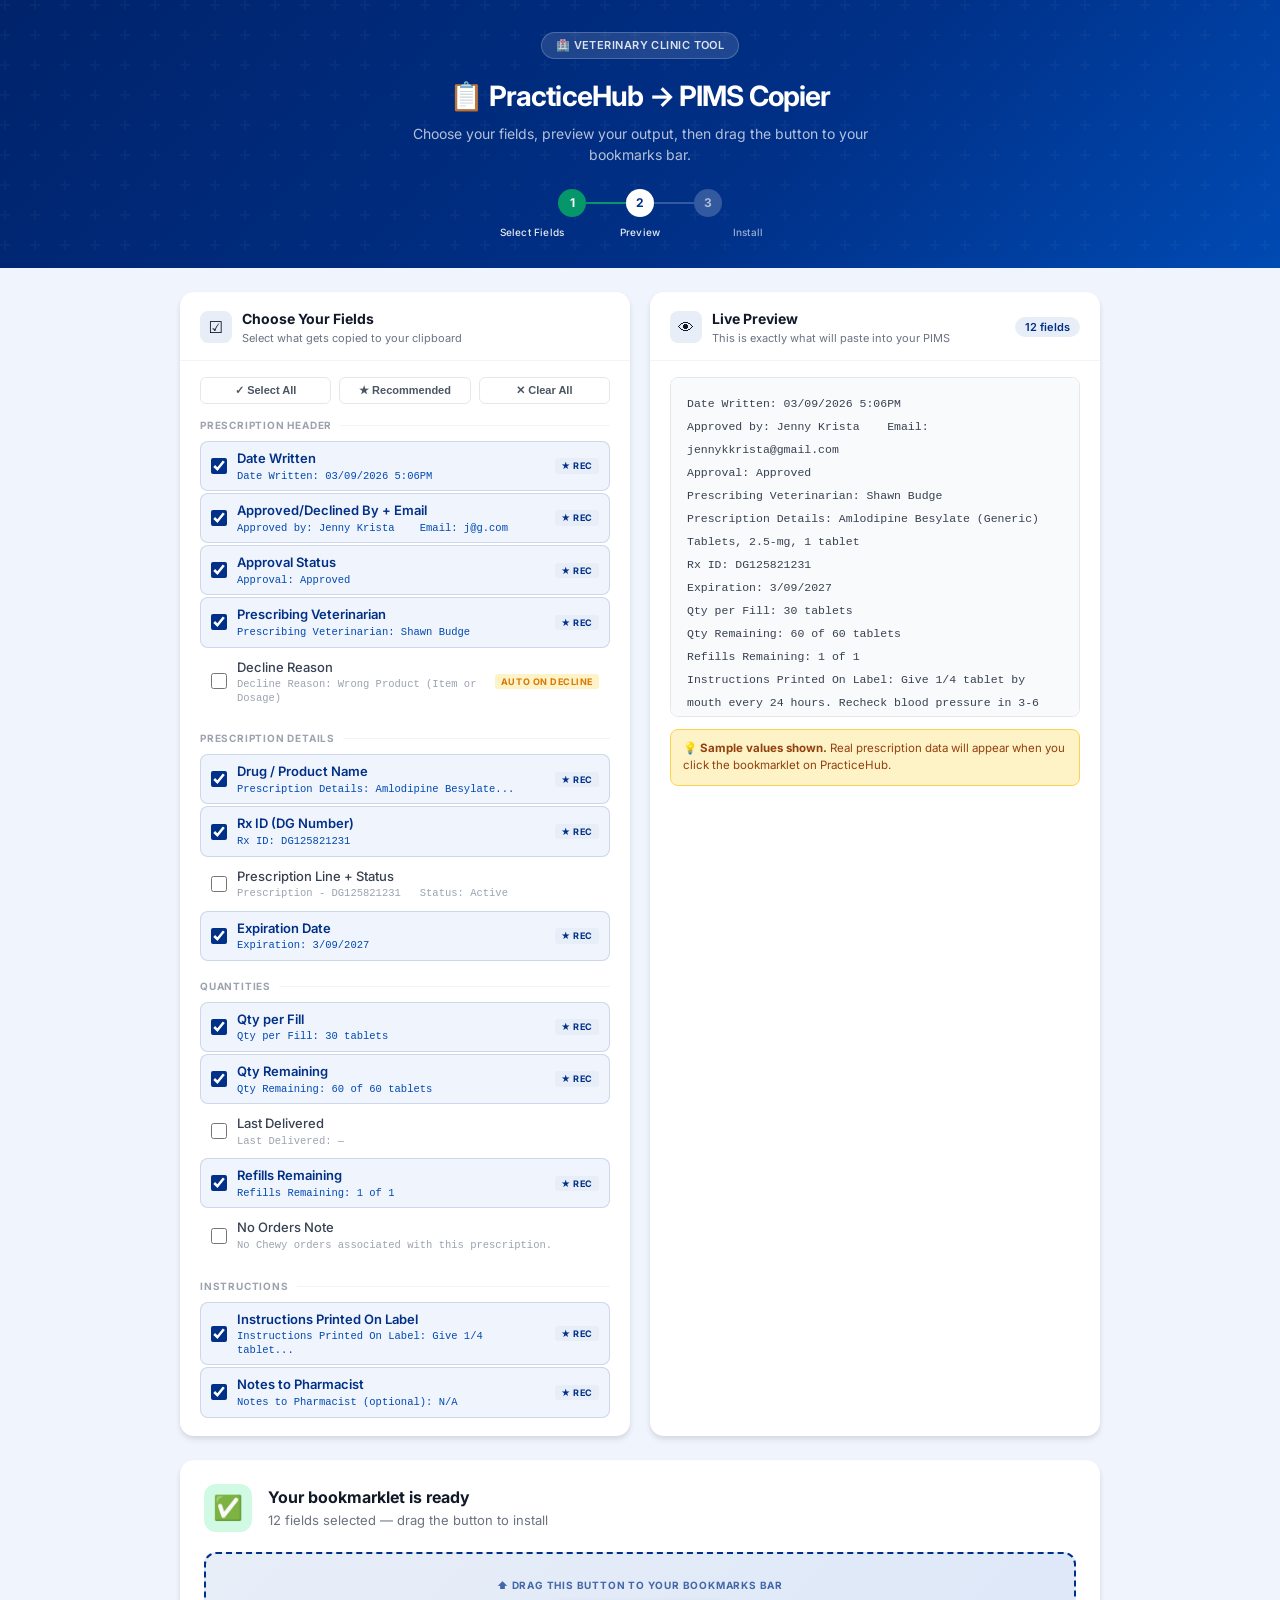
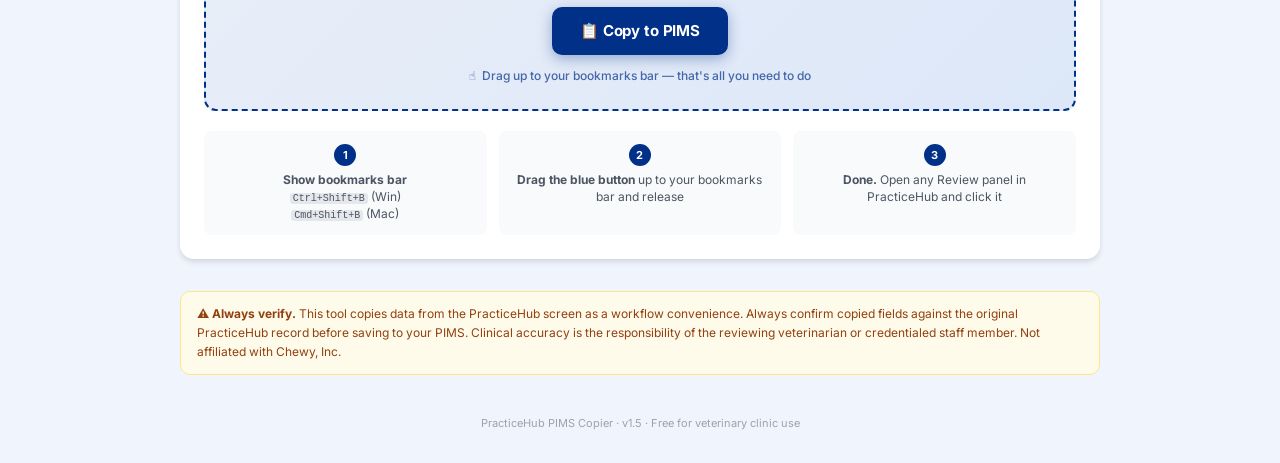
==== index.html @ 8089bb5a "Add files via upload" ====
<!DOCTYPE html>
<html lang="en">
<head>
<meta charset="UTF-8"/>
<meta name="viewport" content="width=device-width,initial-scale=1.0"/>
<title>PracticeHub → PIMS Copier · Setup</title>
<style>
  @import url('https://fonts.googleapis.com/css2?family=Inter:wght@400;500;600;700&display=swap');

  *{box-sizing:border-box;margin:0;padding:0}
  :root{
    --navy:#003087;--navy-d:#00236b;--navy-l:#004ab3;--navy-pale:#e8eef8;--navy-xpale:#f0f4fc;
    --green:#059669;--green-pale:#d1fae5;
    --amber:#d97706;--amber-pale:#fef3c7;
    --red:#dc2626;
    --gray-50:#f9fafb;--gray-100:#f3f4f6;--gray-200:#e5e7eb;--gray-300:#d1d5db;
    --gray-400:#9ca3af;--gray-500:#6b7280;--gray-600:#4b5563;--gray-700:#374151;--gray-900:#111827;
    --radius:10px;--shadow:0 1px 3px rgba(0,0,0,.1),0 1px 2px rgba(0,0,0,.06);
    --shadow-md:0 4px 6px rgba(0,0,0,.07),0 2px 4px rgba(0,0,0,.06);
    --shadow-lg:0 10px 15px rgba(0,0,0,.1),0 4px 6px rgba(0,0,0,.05);
  }

  body{font-family:'Inter',system-ui,sans-serif;background:#f0f4fc;color:var(--gray-900);min-height:100vh;font-size:14px;line-height:1.5}

  /* ── HEADER ── */
  .header{background:linear-gradient(135deg,var(--navy-d) 0%,var(--navy) 60%,var(--navy-l) 100%);padding:32px 24px 28px;text-align:center;position:relative;overflow:hidden}
  .header::before{content:'';position:absolute;inset:0;background:url("data:image/svg+xml,%3Csvg width='60' height='60' viewBox='0 0 60 60' xmlns='http://www.w3.org/2000/svg'%3E%3Cg fill='none' fill-rule='evenodd'%3E%3Cg fill='%23ffffff' fill-opacity='0.03'%3E%3Cpath d='M36 34v-4h-2v4h-4v2h4v4h2v-4h4v-2h-4zm0-30V0h-2v4h-4v2h4v4h2V6h4V4h-4zM6 34v-4H4v4H0v2h4v4h2v-4h4v-2H6zM6 4V0H4v4H0v2h4v4h2V6h4V4H6z'/%3E%3C/g%3E%3C/g%3E%3C/svg%3E")}
  .header-inner{position:relative;z-index:1}
  .header-badge{display:inline-flex;align-items:center;gap:6px;background:rgba(255,255,255,.12);border:1px solid rgba(255,255,255,.2);border-radius:20px;padding:4px 14px;font-size:11px;color:rgba(255,255,255,.85);font-weight:600;letter-spacing:.04em;text-transform:uppercase;margin-bottom:16px}
  .header h1{color:#fff;font-size:28px;font-weight:700;letter-spacing:-.03em;margin-bottom:6px}
  .header p{color:rgba(255,255,255,.7);font-size:14px;max-width:480px;margin:0 auto}
  .step-indicator{display:flex;align-items:center;justify-content:center;gap:0;margin-top:24px}
  .step-dot{width:28px;height:28px;border-radius:50%;display:flex;align-items:center;justify-content:center;font-size:12px;font-weight:700;transition:all .2s}
  .step-dot.active{background:#fff;color:var(--navy)}
  .step-dot.done{background:var(--green);color:#fff}
  .step-dot.upcoming{background:rgba(255,255,255,.2);color:rgba(255,255,255,.6)}
  .step-line{width:40px;height:2px;background:rgba(255,255,255,.2)}
  .step-line.done{background:var(--green)}
  .step-labels{display:flex;justify-content:center;gap:0;margin-top:8px}
  .step-label{font-size:10px;color:rgba(255,255,255,.6);font-weight:500;text-align:center;width:68px;letter-spacing:.02em}
  .step-label.active{color:rgba(255,255,255,.9)}

  /* ── LAYOUT ── */
  .layout{display:grid;grid-template-columns:1fr 1fr;gap:20px;max-width:960px;margin:24px auto;padding:0 20px}
  @media(max-width:700px){.layout{grid-template-columns:1fr}}

  /* ── PANEL ── */
  .panel{background:#fff;border-radius:14px;box-shadow:var(--shadow-md);overflow:hidden}
  .panel-header{padding:16px 20px 14px;border-bottom:1px solid var(--gray-100);display:flex;align-items:center;gap:10px}
  .panel-icon{width:32px;height:32px;border-radius:8px;background:var(--navy-pale);display:flex;align-items:center;justify-content:center;font-size:16px;flex-shrink:0}
  .panel-title{font-size:14px;font-weight:700;color:var(--gray-900)}
  .panel-subtitle{font-size:11px;color:var(--gray-500);margin-top:1px}
  .panel-body{padding:16px 20px}

  /* ── FIELD GROUPS ── */
  .field-group{margin-bottom:18px}
  .field-group:last-child{margin-bottom:0}
  .group-label{font-size:10px;font-weight:700;text-transform:uppercase;letter-spacing:.08em;color:var(--gray-400);margin-bottom:8px;display:flex;align-items:center;gap:8px}
  .group-label::after{content:'';flex:1;height:1px;background:var(--gray-100)}

  /* ── FIELD ROWS ── */
  .field-row{display:flex;align-items:center;gap:10px;padding:7px 10px;border-radius:8px;cursor:pointer;transition:background .12s;margin-bottom:2px;border:1.5px solid transparent}
  .field-row:hover{background:var(--navy-xpale)}
  .field-row.checked{background:var(--navy-xpale);border-color:rgba(0,48,135,.15)}
  .field-row input[type=checkbox]{width:16px;height:16px;accent-color:var(--navy);cursor:pointer;flex-shrink:0}
  .field-info{flex:1}
  .field-label{font-size:13px;font-weight:500;color:var(--gray-700)}
  .field-row.checked .field-label{color:var(--navy);font-weight:600}
  .field-sample{font-size:10.5px;color:var(--gray-400);font-family:monospace;margin-top:1px;line-height:1.3}
  .field-row.checked .field-sample{color:var(--navy-l)}
  .rec-tag{font-size:9px;font-weight:700;text-transform:uppercase;letter-spacing:.06em;padding:1px 6px;border-radius:3px;background:var(--navy-pale);color:var(--navy);flex-shrink:0}
  .auto-tag{font-size:9px;font-weight:700;text-transform:uppercase;letter-spacing:.06em;padding:1px 6px;border-radius:3px;background:var(--amber-pale);color:var(--amber);flex-shrink:0}

  /* ── QUICK ACTIONS ── */
  .quick-actions{display:flex;gap:8px;margin-bottom:14px}
  .quick-btn{flex:1;padding:6px 10px;border-radius:6px;border:1.5px solid var(--gray-200);background:#fff;font-size:11px;font-weight:600;color:var(--gray-600);cursor:pointer;transition:all .15s;text-align:center}
  .quick-btn:hover{border-color:var(--navy);color:var(--navy);background:var(--navy-xpale)}

  /* ── PREVIEW PANEL ── */
  .preview-header{display:flex;align-items:center;justify-content:space-between;margin-bottom:10px}
  .field-count{font-size:11px;font-weight:600;color:var(--navy);background:var(--navy-pale);padding:2px 10px;border-radius:20px}
  .preview-box{background:var(--gray-50);border:1.5px solid var(--gray-200);border-radius:8px;padding:14px 16px;font-family:'Courier New',monospace;font-size:11.5px;color:var(--gray-700);line-height:2;white-space:pre-wrap;min-height:180px;max-height:340px;overflow-y:auto}
  .preview-empty{color:var(--gray-400);font-style:italic;font-family:'Inter',sans-serif;font-size:13px}
  .preview-line-na{color:var(--gray-400)}
  .preview-separator{border:none;border-top:1px dashed var(--gray-200);margin:4px 0}

  /* ── INSTALL SECTION ── */
  .install-section{max-width:960px;margin:0 auto 32px;padding:0 20px}
  .install-card{background:#fff;border-radius:14px;box-shadow:var(--shadow-md);overflow:hidden}
  .install-blocked{padding:24px;text-align:center}
  .install-blocked-icon{font-size:32px;margin-bottom:10px}
  .install-blocked-text{font-size:14px;color:var(--gray-500);line-height:1.5}
  .install-blocked strong{color:var(--gray-700)}

  .install-ready{padding:24px}
  .install-ready-header{display:flex;align-items:center;gap:16px;margin-bottom:20px}
  .install-ready-icon{width:48px;height:48px;border-radius:12px;background:var(--green-pale);display:flex;align-items:center;justify-content:center;font-size:24px;flex-shrink:0}
  .install-ready-title{font-size:16px;font-weight:700;color:var(--gray-900)}
  .install-ready-sub{font-size:13px;color:var(--gray-500);margin-top:2px}

  .drag-zone{background:linear-gradient(135deg,var(--navy-pale),#dce7f8);border:2px dashed var(--navy);border-radius:12px;padding:24px;text-align:center;margin-bottom:20px;position:relative}
  .drag-zone-label{font-size:10px;font-weight:700;text-transform:uppercase;letter-spacing:.08em;color:var(--navy);margin-bottom:14px;opacity:.7}
  #bookmarklet-btn{display:inline-flex;align-items:center;gap:10px;padding:13px 28px;background:var(--navy);color:#fff;border-radius:10px;font-size:15px;font-weight:700;text-decoration:none;cursor:grab;user-select:none;box-shadow:0 4px 14px rgba(0,48,135,.35);transition:all .2s;letter-spacing:-.01em}
  #bookmarklet-btn:hover{background:var(--navy-l);transform:translateY(-2px);box-shadow:0 6px 20px rgba(0,48,135,.4)}
  #bookmarklet-btn:active{cursor:grabbing;transform:translateY(0)}
  .drag-hint{margin-top:12px;display:flex;align-items:center;justify-content:center;gap:6px;font-size:12px;color:var(--navy);font-weight:500;opacity:.7}
  .bounce{animation:bounce 1.6s infinite;display:inline-block}
  @keyframes bounce{0%,100%{transform:translateY(0)}50%{transform:translateY(-5px)}}

  .install-steps{display:grid;grid-template-columns:repeat(3,1fr);gap:12px}
  .i-step{background:var(--gray-50);border-radius:8px;padding:12px 14px;text-align:center}
  .i-step-num{width:22px;height:22px;border-radius:50%;background:var(--navy);color:#fff;font-size:11px;font-weight:700;display:inline-flex;align-items:center;justify-content:center;margin-bottom:6px}
  .i-step-text{font-size:12px;color:var(--gray-600);line-height:1.4}
  .i-step-text strong{color:var(--gray-800)}
  .i-step-text code{background:var(--gray-200);padding:0 3px;border-radius:3px;font-size:10px;font-family:monospace}

  /* ── DISCLAIMER ── */
  .disclaimer{max-width:960px;margin:0 auto 40px;padding:0 20px}
  .disc-inner{background:#fffbeb;border:1px solid #fde68a;border-radius:10px;padding:12px 16px;font-size:12px;color:#92400e;line-height:1.6}

  /* ── FOOTER ── */
  .footer{text-align:center;font-size:11px;color:var(--gray-400);padding-bottom:32px}
</style>
</head>
<body>

<!-- HEADER -->
<div class="header">
  <div class="header-inner">
    <div class="header-badge">🏥 Veterinary Clinic Tool</div>
    <h1>📋 PracticeHub → PIMS Copier</h1>
    <p>Choose your fields, preview your output, then drag the button to your bookmarks bar.</p>
    <div class="step-indicator">
      <div class="step-dot active" id="s1">1</div>
      <div class="step-line" id="sl1"></div>
      <div class="step-dot upcoming" id="s2">2</div>
      <div class="step-line" id="sl2"></div>
      <div class="step-dot upcoming" id="s3">3</div>
    </div>
    <div class="step-labels">
      <div class="step-label active">Select Fields</div>
      <div class="step-label" style="width:40px"></div>
      <div class="step-label" id="sl-preview">Preview</div>
      <div class="step-label" style="width:40px"></div>
      <div class="step-label" id="sl-install">Install</div>
    </div>
  </div>
</div>

<!-- MAIN LAYOUT -->
<div class="layout">

  <!-- LEFT: FIELD SELECTOR -->
  <div class="panel">
    <div class="panel-header">
      <div class="panel-icon">☑️</div>
      <div>
        <div class="panel-title">Choose Your Fields</div>
        <div class="panel-subtitle">Select what gets copied to your clipboard</div>
      </div>
    </div>
    <div class="panel-body">

      <div class="quick-actions">
        <button class="quick-btn" onclick="selectAll()">✓ Select All</button>
        <button class="quick-btn" onclick="selectRecommended()">★ Recommended</button>
        <button class="quick-btn" onclick="clearAll()">✕ Clear All</button>
      </div>

      <!-- HEADER FIELDS -->
      <div class="field-group">
        <div class="group-label">Prescription Header</div>

        <label class="field-row" id="row-dateWritten">
          <input type="checkbox" id="f-dateWritten" onchange="update()"/>
          <div class="field-info">
            <div class="field-label">Date Written</div>
            <div class="field-sample">Date Written: 03/09/2026 5:06PM</div>
          </div>
          <span class="rec-tag">★ Rec</span>
        </label>

        <label class="field-row" id="row-approvedBy">
          <input type="checkbox" id="f-approvedBy" onchange="update()"/>
          <div class="field-info">
            <div class="field-label">Approved/Declined By + Email</div>
            <div class="field-sample">Approved by: Jenny Krista &nbsp;&nbsp; Email: j@g.com</div>
          </div>
          <span class="rec-tag">★ Rec</span>
        </label>

        <label class="field-row" id="row-approval">
          <input type="checkbox" id="f-approval" onchange="update()"/>
          <div class="field-info">
            <div class="field-label">Approval Status</div>
            <div class="field-sample">Approval: Approved</div>
          </div>
          <span class="rec-tag">★ Rec</span>
        </label>

        <label class="field-row" id="row-prescVet">
          <input type="checkbox" id="f-prescVet" onchange="update()"/>
          <div class="field-info">
            <div class="field-label">Prescribing Veterinarian</div>
            <div class="field-sample">Prescribing Veterinarian: Shawn Budge</div>
          </div>
          <span class="rec-tag">★ Rec</span>
        </label>

        <label class="field-row" id="row-declineReason">
          <input type="checkbox" id="f-declineReason" onchange="update()"/>
          <div class="field-info">
            <div class="field-label">Decline Reason</div>
            <div class="field-sample">Decline Reason: Wrong Product (Item or Dosage)</div>
          </div>
          <span class="auto-tag">Auto on decline</span>
        </label>

      </div>

      <!-- PRESCRIPTION FIELDS -->
      <div class="field-group">
        <div class="group-label">Prescription Details</div>

        <label class="field-row" id="row-rxName">
          <input type="checkbox" id="f-rxName" onchange="update()"/>
          <div class="field-info">
            <div class="field-label">Drug / Product Name</div>
            <div class="field-sample">Prescription Details: Amlodipine Besylate...</div>
          </div>
          <span class="rec-tag">★ Rec</span>
        </label>

        <label class="field-row" id="row-rxId">
          <input type="checkbox" id="f-rxId" onchange="update()"/>
          <div class="field-info">
            <div class="field-label">Rx ID (DG Number)</div>
            <div class="field-sample">Rx ID: DG125821231</div>
          </div>
          <span class="rec-tag">★ Rec</span>
        </label>

        <label class="field-row" id="row-prescLine">
          <input type="checkbox" id="f-prescLine" onchange="update()"/>
          <div class="field-info">
            <div class="field-label">Prescription Line + Status</div>
            <div class="field-sample">Prescription - DG125821231 &nbsp; Status: Active</div>
          </div>
        </label>

        <label class="field-row" id="row-expiration">
          <input type="checkbox" id="f-expiration" onchange="update()"/>
          <div class="field-info">
            <div class="field-label">Expiration Date</div>
            <div class="field-sample">Expiration: 3/09/2027</div>
          </div>
          <span class="rec-tag">★ Rec</span>
        </label>

      </div>

      <!-- QTY FIELDS -->
      <div class="field-group">
        <div class="group-label">Quantities</div>

        <label class="field-row" id="row-qtyFill">
          <input type="checkbox" id="f-qtyFill" onchange="update()"/>
          <div class="field-info">
            <div class="field-label">Qty per Fill</div>
            <div class="field-sample">Qty per Fill: 30 tablets</div>
          </div>
          <span class="rec-tag">★ Rec</span>
        </label>

        <label class="field-row" id="row-qtyRemaining">
          <input type="checkbox" id="f-qtyRemaining" onchange="update()"/>
          <div class="field-info">
            <div class="field-label">Qty Remaining</div>
            <div class="field-sample">Qty Remaining: 60 of 60 tablets</div>
          </div>
          <span class="rec-tag">★ Rec</span>
        </label>

        <label class="field-row" id="row-lastDelivered">
          <input type="checkbox" id="f-lastDelivered" onchange="update()"/>
          <div class="field-info">
            <div class="field-label">Last Delivered</div>
            <div class="field-sample">Last Delivered: —</div>
          </div>
        </label>

        <label class="field-row" id="row-refills">
          <input type="checkbox" id="f-refills" onchange="update()"/>
          <div class="field-info">
            <div class="field-label">Refills Remaining</div>
            <div class="field-sample">Refills Remaining: 1 of 1</div>
          </div>
          <span class="rec-tag">★ Rec</span>
        </label>

        <label class="field-row" id="row-noOrders">
          <input type="checkbox" id="f-noOrders" onchange="update()"/>
          <div class="field-info">
            <div class="field-label">No Orders Note</div>
            <div class="field-sample">No Chewy orders associated with this prescription.</div>
          </div>
        </label>

      </div>

      <!-- INSTRUCTIONS -->
      <div class="field-group">
        <div class="group-label">Instructions</div>

        <label class="field-row" id="row-instructions">
          <input type="checkbox" id="f-instructions" onchange="update()"/>
          <div class="field-info">
            <div class="field-label">Instructions Printed On Label</div>
            <div class="field-sample">Instructions Printed On Label: Give 1/4 tablet...</div>
          </div>
          <span class="rec-tag">★ Rec</span>
        </label>

        <label class="field-row" id="row-notes">
          <input type="checkbox" id="f-notes" onchange="update()"/>
          <div class="field-info">
            <div class="field-label">Notes to Pharmacist</div>
            <div class="field-sample">Notes to Pharmacist (optional): N/A</div>
          </div>
          <span class="rec-tag">★ Rec</span>
        </label>

      </div>
    </div>
  </div>

  <!-- RIGHT: PREVIEW -->
  <div class="panel">
    <div class="panel-header">
      <div class="panel-icon">👁</div>
      <div style="flex:1">
        <div class="panel-title">Live Preview</div>
        <div class="panel-subtitle">This is exactly what will paste into your PIMS</div>
      </div>
      <div class="field-count" id="fieldCount">0 fields</div>
    </div>
    <div class="panel-body">
      <div class="preview-box" id="previewBox">
        <span class="preview-empty">Select fields on the left to see your preview...</span>
      </div>

      <div style="margin-top:12px;background:var(--amber-pale);border:1px solid #fcd34d;border-radius:8px;padding:10px 12px;font-size:11.5px;color:#92400e;line-height:1.5">
        <strong>💡 Sample values shown.</strong> Real prescription data will appear when you click the bookmarklet on PracticeHub.
      </div>
    </div>
  </div>

</div>

<!-- INSTALL SECTION -->
<div class="install-section">
  <div class="install-card" id="installCard">

    <!-- BLOCKED STATE -->
    <div class="install-blocked" id="installBlocked">
      <div class="install-blocked-icon">☝️</div>
      <div class="install-blocked-text">
        <strong>Select at least one field above</strong><br/>
        Your customized bookmarklet will appear here once you've chosen your fields.
      </div>
    </div>

    <!-- READY STATE -->
    <div class="install-ready" id="installReady" style="display:none">
      <div class="install-ready-header">
        <div class="install-ready-icon">✅</div>
        <div>
          <div class="install-ready-title">Your bookmarklet is ready</div>
          <div class="install-ready-sub" id="readySub">Customized with your selected fields</div>
        </div>
      </div>

      <div class="drag-zone">
        <div class="drag-zone-label">⬆ Drag this button to your bookmarks bar</div>
        <a id="bookmarklet-btn" href="#">
          📋 Copy to PIMS
        </a>
        <div class="drag-hint">
          <span class="bounce">☝️</span>
          Drag up to your bookmarks bar — that's all you need to do
        </div>
      </div>

      <div class="install-steps">
        <div class="i-step">
          <div class="i-step-num">1</div>
          <div class="i-step-text"><strong>Show bookmarks bar</strong><br/><code>Ctrl+Shift+B</code> (Win)<br/><code>Cmd+Shift+B</code> (Mac)</div>
        </div>
        <div class="i-step">
          <div class="i-step-num">2</div>
          <div class="i-step-text"><strong>Drag the blue button</strong> up to your bookmarks bar and release</div>
        </div>
        <div class="i-step">
          <div class="i-step-num">3</div>
          <div class="i-step-text"><strong>Done.</strong> Open any Review panel in PracticeHub and click it</div>
        </div>
      </div>
    </div>

  </div>
</div>

<!-- DISCLAIMER -->
<div class="disclaimer">
  <div class="disc-inner">
    <strong>⚠️ Always verify.</strong> This tool copies data from the PracticeHub screen as a workflow convenience. Always confirm copied fields against the original PracticeHub record before saving to your PIMS. Clinical accuracy is the responsibility of the reviewing veterinarian or credentialed staff member. Not affiliated with Chewy, Inc.
  </div>
</div>

<div class="footer">PracticeHub PIMS Copier · v1.5 · Free for veterinary clinic use</div>


<script>
// ─────────────────────────────────────────────────────────────────────────────
// FIELD DEFINITIONS
// Each field: { id, sample, key } — key maps to bookmarklet code segment
// ─────────────────────────────────────────────────────────────────────────────
const FIELDS = [
  { id:'dateWritten',   sample:'Date Written: 03/09/2026 5:06PM',                              recommended:true  },
  { id:'approvedBy',    sample:'Approved by: Jenny Krista    Email: jennykkrista@gmail.com',   recommended:true  },
  { id:'approval',      sample:'Approval: Approved',                                           recommended:true  },
  { id:'prescVet',      sample:'Prescribing Veterinarian: Shawn Budge',                        recommended:true  },
  { id:'declineReason', sample:'Decline Reason: Wrong Product (Item or Dosage)',               recommended:false },
  { id:'rxName',        sample:'Prescription Details: Amlodipine Besylate (Generic) Tablets, 2.5-mg, 1 tablet', recommended:true },
  { id:'rxId',          sample:'Rx ID: DG125821231',                                           recommended:true  },
  { id:'prescLine',     sample:'Prescription - DG125821231\nStatus: Active',                   recommended:false },
  { id:'expiration',    sample:'Expiration: 3/09/2027',                                        recommended:true  },
  { id:'qtyFill',       sample:'Qty per Fill: 30 tablets',                                     recommended:true  },
  { id:'qtyRemaining',  sample:'Qty Remaining: 60 of 60 tablets',                              recommended:true  },
  { id:'lastDelivered', sample:'Last Delivered: —',                                            recommended:false },
  { id:'refills',       sample:'Refills Remaining: 1 of 1',                                    recommended:true  },
  { id:'noOrders',      sample:'No Chewy orders associated with this prescription.',            recommended:false },
  { id:'instructions',  sample:'Instructions Printed On Label: Give 1/4 tablet by mouth every 24 hours. Recheck blood pressure in 3-6 weeks.', recommended:true },
  { id:'notes',         sample:'Notes to Pharmacist (optional): N/A',                          recommended:true  },
];

// ─────────────────────────────────────────────────────────────────────────────
// BOOKMARKLET CODE SEGMENTS — one per field
// These are the exact lines.push() calls that get included/excluded
// ─────────────────────────────────────────────────────────────────────────────
const SEGMENTS = {
  dateWritten:   `lines.push('Date Written: '+(rx(/Date Written:\\s*(.+?)(?:\\n|Chewy Order|ID:|Created)/i)||NA));`,
  approvedBy:    `var bi=getApprovedByInfo();lines.push(bi.label+': '+bi.name+'    Email: '+bi.email);`,
  approval:      `lines.push('Approval: '+(getApprovalStatus()||NA));`,
  prescVet:      `lines.push('Prescribing Veterinarian: '+(rx(/Prescribing Veterinarian\\s*\\n\\s*(.+?)(?:\\n|$)/i)||NA));`,
  declineReason: `var dr=rx(/Reason to Decline:\\s*(.+?)(?:\\n|$)/i)||rx(/Reason for Decline:\\s*(.+?)(?:\\n|$)/i);if(dr)lines.push('Decline Reason: '+dr);`,
  rxName:        `lines.push('Prescription Details: '+(getRxName()||NA));`,
  rxId:          `var rxid=rx(/\\bID:\\s*(DG\\d{9,})\\b/i)||rx(/Prescription\\s*[-\u2013]\\s*(DG\\d{9,})/i);lines.push('Rx ID: '+(rxid||NA));`,
  prescLine:     `var rid=rx(/\\bID:\\s*(DG\\d{9,})\\b/i)||rx(/Prescription\\s*[-\u2013]\\s*(DG\\d{9,})/i);var rs=rx(/Prescription\\s*-\\s*DG\\d+\\s*\\n\\s*(Active|Declined|Inactive|Expired)/i);lines.push('Prescription - '+(rid||NA));lines.push('Status: '+(rs||NA));`,
  expiration:    `lines.push('Expiration: '+(rx(/Expiration\\s*\\n\\s*(\\d{1,2}\\/\\d{2}\\/\\d{4})/i)||rx(/Expiration:\\s*(\\d{1,2}\\/\\d{2}\\/\\d{4})/i)||NA));`,
  qtyFill:       `lines.push('Qty per Fill: '+(getQtyPerFill()||NA));`,
  qtyRemaining:  `lines.push('Qty Remaining: '+(getQtyRemaining()||NA));`,
  lastDelivered: `lines.push('Last Delivered: '+(rx(/Last delivered\\s*\\n\\s*(.+?)(?:\\n|$)/i)||NA));`,
  refills:       `lines.push('Refills Remaining: '+(rx(/Refills remaining\\s*\\n\\s*(.+?)(?:\\n|$)/i)||NA));`,
  noOrders:      `if(RAW.includes('No Chewy orders associated with this prescription.'))lines.push('No Chewy orders associated with this prescription.');`,
  instructions:  `lines.push('Instructions Printed On Label: '+(getBetween(/Instructions Printed On Label\\n/i,/Notes to Pharmacist/i)||NA));`,
  notes:         `lines.push('Notes to Pharmacist (optional): '+(rx(/Notes to Pharmacist[^)]*\\)\\s*\\n\\s*(.+?)(?:\\n|$)/i)||rx(/Notes to Pharmacist\\s*\\n\\s*(.+?)(?:\\n|$)/i)||NA));`,
};

// ─────────────────────────────────────────────────────────────────────────────
// BOOKMARKLET CORE (extraction engine — always included)
// ─────────────────────────────────────────────────────────────────────────────
const CORE = `javascript:(function(){if(!window.location.hostname.includes('chewyhealth.com')){alert('This bookmarklet only works on chewyhealth.com');return;}function findPanel(){var cs=Array.from(document.querySelectorAll('div,section,article,main')).filter(function(el){var t=el.innerText||'';return t.includes('Submitted by')&&t.includes('View PDF')&&t.includes('Date Written')&&t.includes('Prescription Details');}).sort(function(a,b){return(a.innerText||'').length-(b.innerText||'').length;});return cs[0]||document.body;}var PANEL=findPanel();var RAW=PANEL.innerText||PANEL.textContent||'';if(!RAW.includes('Date Written')){alert('No prescription data found. Open a Review panel in PracticeHub first.');return;}var NA='(not found)';function rx(pat,txt){txt=txt||RAW;var m=(txt||'').match(pat);return m?m[1].trim():null;}function getBetween(sp,ep,txt){txt=txt||RAW;var sm=txt.match(sp);if(!sm)return null;var after=txt.slice(sm.index+sm[0].length);var em=after.match(ep);return(em?after.slice(0,em.index):after).trim();}function getApprovedByInfo(){var isD=/Declined by:/i.test(RAW);var lbl=isD?'Declined by':'Approved by';var nm=RAW.match(/(?:Approved|Declined) by:\\s*(.*?)(?:\\n|Email:|$)/i);var name=nm?nm[1].trim():'-';name=name.replace(/\\s*email\\s*:.*/i,'').trim();var em=RAW.match(/Email:\\s*([^\\s\\n]+)/i);return{label:lbl,name:name||'-',email:em?em[1].trim():'-'};}function getApprovalStatus(){var sw=['Approved','Declined'];var bes=Array.from(PANEL.querySelectorAll('button,[role="button"],[class*="badge"],[class*="status"],[class*="chip"],[class*="pill"],[class*="btn"]')).filter(function(e){return e.offsetParent!==null;});for(var i=0;i<bes.length;i++){var t=(bes[i].textContent||'').trim();if(sw.includes(t))return t;}if(/Approved by:/i.test(RAW)){var n=rx(/Approved by:\\s*(.+?)(?:\\n|Email:|$)/i);if(n&&n!=='-')return'Approved';}if(/Declined by:/i.test(RAW))return'Declined';return null;}function getRxName(){var ds=getBetween(/\\bActive\\n/i,/\\nExpiration\\n/i);if(ds){var ls=ds.split('\\n').map(function(l){return l.trim();}).filter(Boolean);for(var i=0;i<ls.length;i++){if(/\\d+\\.?\\d*\\s*(mg|mcg|ml|g)/i.test(ls[i])&&ls[i].length>5&&ls[i].length<300)return ls[i];}if(ls[0])return ls[0];}var m=RAW.match(/Active\\s+(.+?)\\s+Expiration/is);if(m){var c=m[1].trim().split('\\n')[0].trim();if(c.length>5)return c;}return null;}function getQtyPerFill(){var after=getBetween(/Qty per fill\\n/i,/Qty remaining\\n/i);if(after){var ls=after.split('\\n').map(function(l){return l.trim();}).filter(Boolean);for(var i=0;i<ls.length;i++){if(/\\d/.test(ls[i])&&!/tooltip/i.test(ls[i])&&!/quantity of/i.test(ls[i])&&!/number of/i.test(ls[i]))return ls[i];}}return null;}function getQtyRemaining(){var after=getBetween(/Qty remaining\\n/i,/Last delivered\\n/i);if(after){var ls=after.split('\\n').map(function(l){return l.trim();}).filter(Boolean);for(var i=0;i<ls.length;i++){if(/\\d/.test(ls[i])&&!/tooltip/i.test(ls[i])&&!/quantity of/i.test(ls[i])&&!/number of/i.test(ls[i]))return ls[i];}}return null;}`;

const FOOTER = `var fc=lines.filter(function(l){return!l.endsWith(NA)&&l.trim();}).length;if(fc<2){alert('Not enough data found. Open a prescription Review panel first.');return;}var out=lines.join('\\n');navigator.clipboard.writeText(out).then(function(){var isD=out.includes('Approval: Declined');var t=document.createElement('div');t.innerText=isD?'📋 Declined Rx copied':'✅ Prescription copied!';Object.assign(t.style,{position:'fixed',top:'20px',right:'20px',zIndex:'999999',background:isD?'#991b1b':'#003087',color:'#fff',padding:'12px 20px',borderRadius:'8px',fontFamily:'system-ui,sans-serif',fontSize:'14px',fontWeight:'600',boxShadow:'0 4px 16px rgba(0,0,0,.25)',transition:'opacity 0.4s'});document.body.appendChild(t);setTimeout(function(){t.style.opacity='0';},2500);setTimeout(function(){t.remove();},3000);}).catch(function(){prompt('Clipboard blocked — copy manually:',out);});})();`;

// ─────────────────────────────────────────────────────────────────────────────
// STATE & INIT
// ─────────────────────────────────────────────────────────────────────────────
function getChecked() {
  return FIELDS.filter(f => document.getElementById('f-'+f.id)?.checked).map(f => f.id);
}

function selectAll() {
  FIELDS.forEach(f => { const el = document.getElementById('f-'+f.id); if(el) el.checked = true; });
  update();
}

function selectRecommended() {
  FIELDS.forEach(f => { const el = document.getElementById('f-'+f.id); if(el) el.checked = f.recommended; });
  update();
}

function clearAll() {
  FIELDS.forEach(f => { const el = document.getElementById('f-'+f.id); if(el) el.checked = false; });
  update();
}

function update() {
  const checked = getChecked();

  // Update row styles
  FIELDS.forEach(f => {
    const row = document.getElementById('row-'+f.id);
    const cb = document.getElementById('f-'+f.id);
    if(row && cb) row.classList.toggle('checked', cb.checked);
  });

  // Update preview
  updatePreview(checked);

  // Update bookmarklet
  updateBookmarklet(checked);

  // Update field count
  document.getElementById('fieldCount').textContent = checked.length + ' field' + (checked.length===1?'':'s');

  // Update install section
  updateInstall(checked);

  // Update step indicators
  updateSteps(checked);
}

function updatePreview(checked) {
  const box = document.getElementById('previewBox');
  if(checked.length === 0) {
    box.innerHTML = '<span class="preview-empty">Select fields on the left to see your preview...</span>';
    return;
  }
  const lines = [];
  checked.forEach(id => {
    const f = FIELDS.find(x => x.id === id);
    if(f) lines.push(f.sample);
  });
  box.textContent = lines.join('\n');
}

function updateBookmarklet(checked) {
  if(checked.length === 0) return;
  // Build the lines array and assembly
  const assemblyParts = checked.map(id => SEGMENTS[id]).filter(Boolean);
  const bm = CORE + 'var lines=[];' + assemblyParts.join('') + FOOTER;
  const btn = document.getElementById('bookmarklet-btn');
  if(btn) btn.href = bm;
}

function updateInstall(checked) {
  const blocked = document.getElementById('installBlocked');
  const ready = document.getElementById('installReady');
  const sub = document.getElementById('readySub');
  if(checked.length === 0) {
    blocked.style.display = 'block';
    ready.style.display = 'none';
  } else {
    blocked.style.display = 'none';
    ready.style.display = 'block';
    sub.textContent = checked.length + ' field' + (checked.length===1?'':'s') + ' selected — drag the button to install';
  }
}

function updateSteps(checked) {
  const s1 = document.getElementById('s1');
  const s2 = document.getElementById('s2');
  const s3 = document.getElementById('s3');
  const sl1 = document.getElementById('sl1');
  const sl2 = document.getElementById('sl2');
  const slPrev = document.getElementById('sl-preview');
  const slInst = document.getElementById('sl-install');

  if(checked.length === 0) {
    s1.className='step-dot active'; s2.className='step-dot upcoming'; s3.className='step-dot upcoming';
    sl1.className='step-line'; sl2.className='step-line';
    slPrev.className='step-label'; slInst.className='step-label';
  } else {
    s1.className='step-dot done'; s2.className='step-dot active'; s3.className='step-dot upcoming';
    sl1.className='step-line done'; sl2.className='step-line';
    slPrev.className='step-label active'; slInst.className='step-label';
  }
}

// ─────────────────────────────────────────────────────────────────────────────
// INIT — select recommended fields on load
// ─────────────────────────────────────────────────────────────────────────────
window.addEventListener('DOMContentLoaded', () => {
  selectRecommended();
});
</script>
</body>
</html>
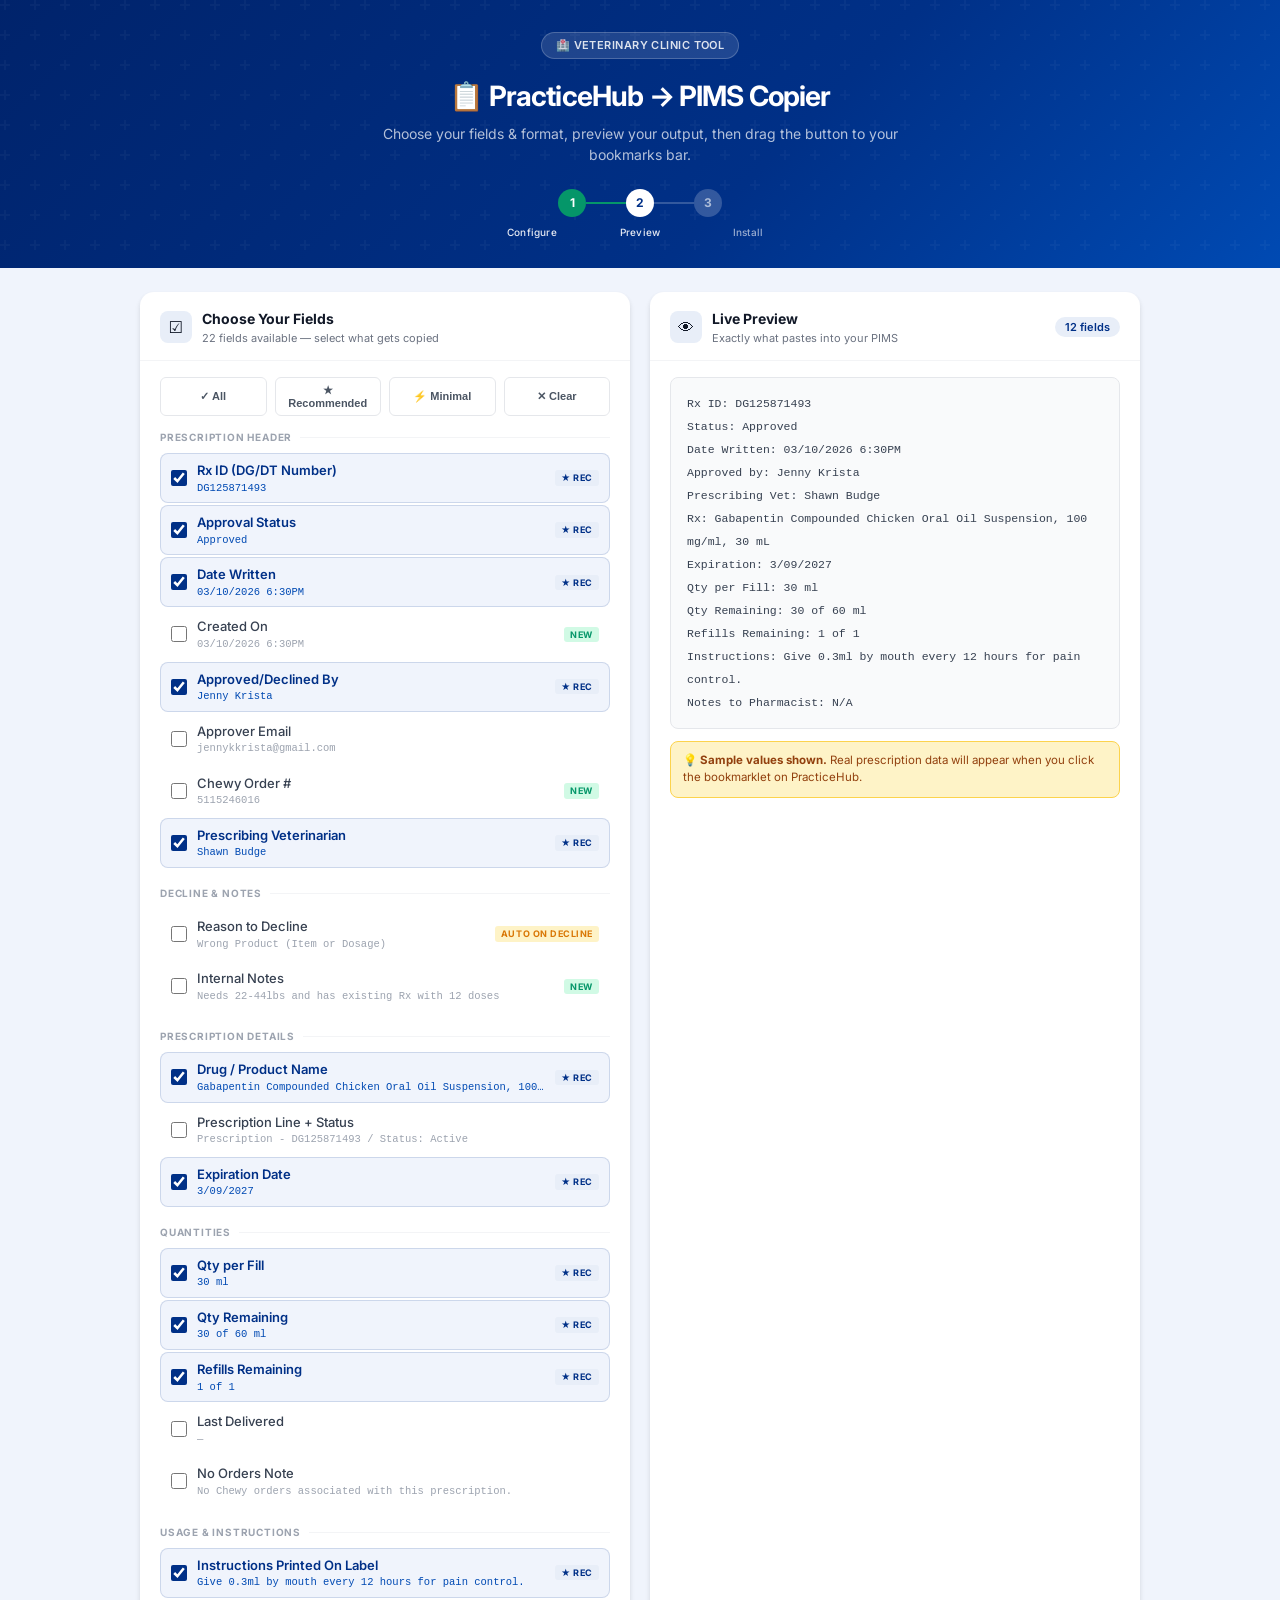
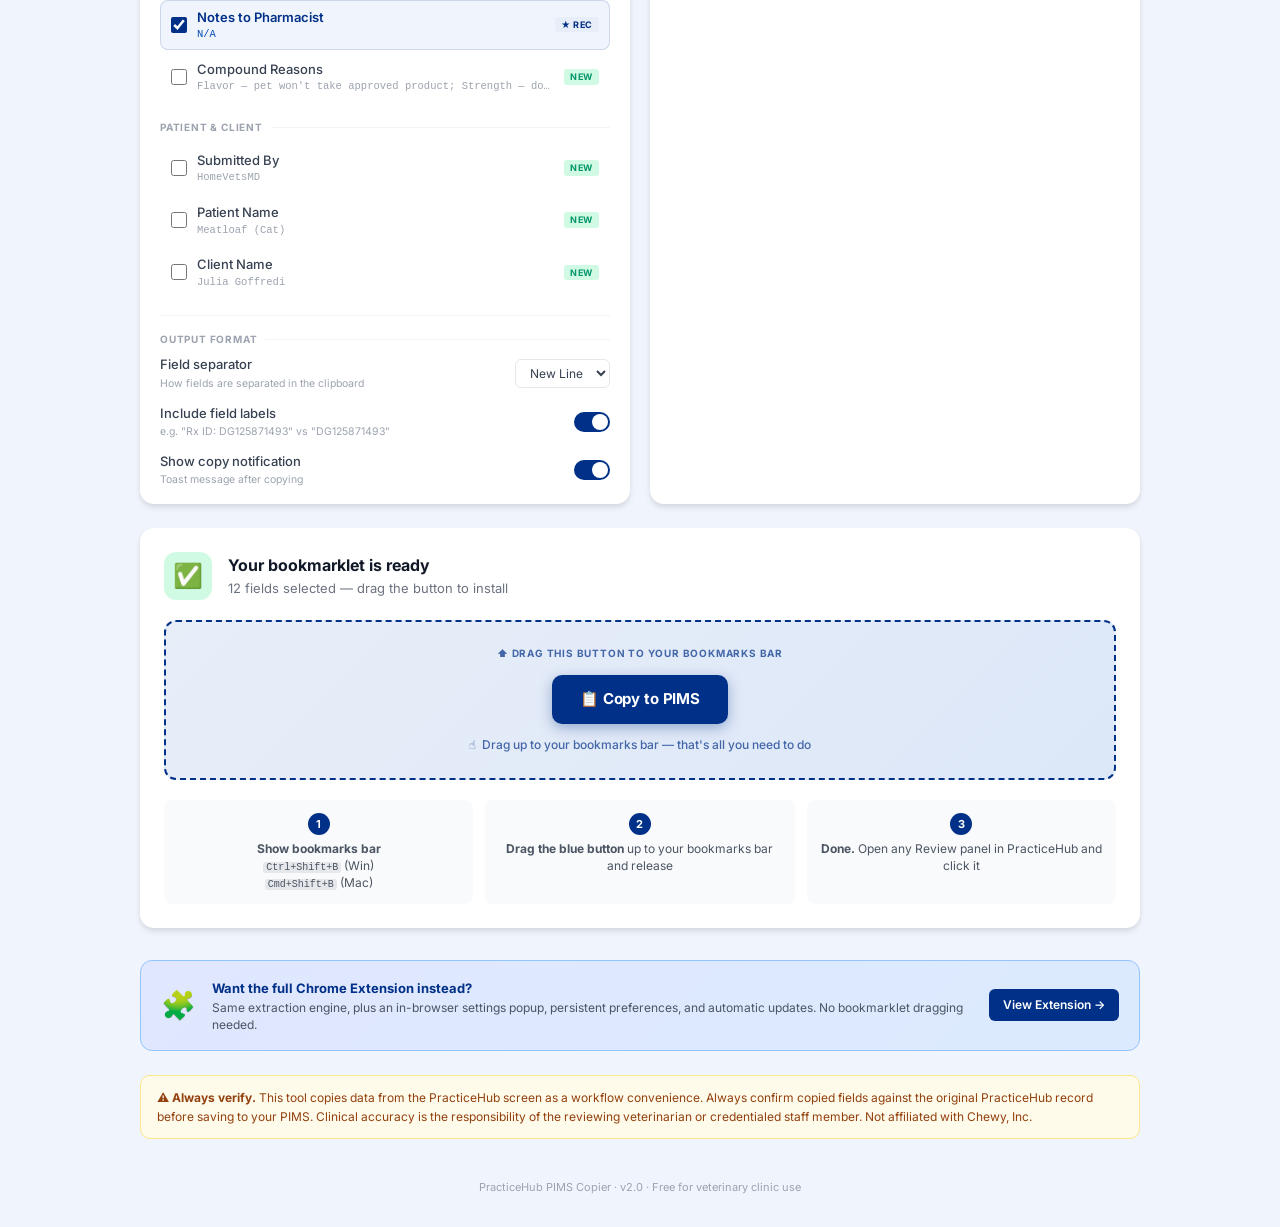
==== commit 3c813387: "Update V2 index.html v2.0: add extension fields + format settings" ====
--- a/index.html
+++ b/index.html
@@ -28,7 +28,7 @@
   .header-inner{position:relative;z-index:1}
   .header-badge{display:inline-flex;align-items:center;gap:6px;background:rgba(255,255,255,.12);border:1px solid rgba(255,255,255,.2);border-radius:20px;padding:4px 14px;font-size:11px;color:rgba(255,255,255,.85);font-weight:600;letter-spacing:.04em;text-transform:uppercase;margin-bottom:16px}
   .header h1{color:#fff;font-size:28px;font-weight:700;letter-spacing:-.03em;margin-bottom:6px}
-  .header p{color:rgba(255,255,255,.7);font-size:14px;max-width:480px;margin:0 auto}
+  .header p{color:rgba(255,255,255,.7);font-size:14px;max-width:520px;margin:0 auto}
   .step-indicator{display:flex;align-items:center;justify-content:center;gap:0;margin-top:24px}
   .step-dot{width:28px;height:28px;border-radius:50%;display:flex;align-items:center;justify-content:center;font-size:12px;font-weight:700;transition:all .2s}
   .step-dot.active{background:#fff;color:var(--navy)}
@@ -41,8 +41,8 @@
   .step-label.active{color:rgba(255,255,255,.9)}
 
   /* ── LAYOUT ── */
-  .layout{display:grid;grid-template-columns:1fr 1fr;gap:20px;max-width:960px;margin:24px auto;padding:0 20px}
-  @media(max-width:700px){.layout{grid-template-columns:1fr}}
+  .layout{display:grid;grid-template-columns:1fr 1fr;gap:20px;max-width:1040px;margin:24px auto;padding:0 20px}
+  @media(max-width:760px){.layout{grid-template-columns:1fr}}
 
   /* ── PANEL ── */
   .panel{background:#fff;border-radius:14px;box-shadow:var(--shadow-md);overflow:hidden}
@@ -63,29 +63,43 @@
   .field-row:hover{background:var(--navy-xpale)}
   .field-row.checked{background:var(--navy-xpale);border-color:rgba(0,48,135,.15)}
   .field-row input[type=checkbox]{width:16px;height:16px;accent-color:var(--navy);cursor:pointer;flex-shrink:0}
-  .field-info{flex:1}
+  .field-info{flex:1;min-width:0}
   .field-label{font-size:13px;font-weight:500;color:var(--gray-700)}
   .field-row.checked .field-label{color:var(--navy);font-weight:600}
-  .field-sample{font-size:10.5px;color:var(--gray-400);font-family:monospace;margin-top:1px;line-height:1.3}
+  .field-sample{font-size:10.5px;color:var(--gray-400);font-family:monospace;margin-top:1px;line-height:1.3;white-space:nowrap;overflow:hidden;text-overflow:ellipsis}
   .field-row.checked .field-sample{color:var(--navy-l)}
   .rec-tag{font-size:9px;font-weight:700;text-transform:uppercase;letter-spacing:.06em;padding:1px 6px;border-radius:3px;background:var(--navy-pale);color:var(--navy);flex-shrink:0}
   .auto-tag{font-size:9px;font-weight:700;text-transform:uppercase;letter-spacing:.06em;padding:1px 6px;border-radius:3px;background:var(--amber-pale);color:var(--amber);flex-shrink:0}
+  .new-tag{font-size:9px;font-weight:700;text-transform:uppercase;letter-spacing:.06em;padding:1px 6px;border-radius:3px;background:var(--green-pale);color:var(--green);flex-shrink:0}
 
   /* ── QUICK ACTIONS ── */
   .quick-actions{display:flex;gap:8px;margin-bottom:14px}
   .quick-btn{flex:1;padding:6px 10px;border-radius:6px;border:1.5px solid var(--gray-200);background:#fff;font-size:11px;font-weight:600;color:var(--gray-600);cursor:pointer;transition:all .15s;text-align:center}
   .quick-btn:hover{border-color:var(--navy);color:var(--navy);background:var(--navy-xpale)}
 
+  /* ── FORMAT SETTINGS ── */
+  .format-section{margin-top:18px;padding-top:16px;border-top:1px solid var(--gray-100)}
+  .format-row{display:flex;align-items:center;justify-content:space-between;margin-bottom:12px}
+  .format-row:last-child{margin-bottom:0}
+  .format-label{font-size:13px;font-weight:500;color:var(--gray-700)}
+  .format-label small{display:block;font-size:10.5px;font-weight:400;color:var(--gray-400);margin-top:1px}
+  .format-select{padding:5px 10px;font-size:12px;border:1.5px solid var(--gray-200);border-radius:6px;background:#fff;color:var(--gray-700);font-family:'Inter',system-ui,sans-serif;cursor:pointer}
+  .format-select:focus{outline:none;border-color:var(--navy)}
+  .toggle{position:relative;width:36px;height:20px;flex-shrink:0}
+  .toggle input{opacity:0;width:0;height:0;position:absolute}
+  .toggle .slider{position:absolute;inset:0;background:var(--gray-300);border-radius:20px;transition:.2s;cursor:pointer}
+  .toggle .slider:before{content:'';position:absolute;width:16px;height:16px;left:2px;bottom:2px;background:#fff;border-radius:50%;transition:.2s}
+  .toggle input:checked+.slider{background:var(--navy)}
+  .toggle input:checked+.slider:before{transform:translateX(16px)}
+
   /* ── PREVIEW PANEL ── */
   .preview-header{display:flex;align-items:center;justify-content:space-between;margin-bottom:10px}
   .field-count{font-size:11px;font-weight:600;color:var(--navy);background:var(--navy-pale);padding:2px 10px;border-radius:20px}
-  .preview-box{background:var(--gray-50);border:1.5px solid var(--gray-200);border-radius:8px;padding:14px 16px;font-family:'Courier New',monospace;font-size:11.5px;color:var(--gray-700);line-height:2;white-space:pre-wrap;min-height:180px;max-height:340px;overflow-y:auto}
+  .preview-box{background:var(--gray-50);border:1.5px solid var(--gray-200);border-radius:8px;padding:14px 16px;font-family:'Courier New',monospace;font-size:11.5px;color:var(--gray-700);line-height:2;white-space:pre-wrap;word-break:break-word;min-height:180px;max-height:400px;overflow-y:auto}
   .preview-empty{color:var(--gray-400);font-style:italic;font-family:'Inter',sans-serif;font-size:13px}
-  .preview-line-na{color:var(--gray-400)}
-  .preview-separator{border:none;border-top:1px dashed var(--gray-200);margin:4px 0}
 
   /* ── INSTALL SECTION ── */
-  .install-section{max-width:960px;margin:0 auto 32px;padding:0 20px}
+  .install-section{max-width:1040px;margin:0 auto 32px;padding:0 20px}
   .install-card{background:#fff;border-radius:14px;box-shadow:var(--shadow-md);overflow:hidden}
   .install-blocked{padding:24px;text-align:center}
   .install-blocked-icon{font-size:32px;margin-bottom:10px}
@@ -114,8 +128,18 @@
   .i-step-text strong{color:var(--gray-800)}
   .i-step-text code{background:var(--gray-200);padding:0 3px;border-radius:3px;font-size:10px;font-family:monospace}
 
+  /* ── EXTENSION CTA ── */
+  .ext-cta{max-width:1040px;margin:0 auto 24px;padding:0 20px}
+  .ext-inner{background:linear-gradient(135deg,#e0e7ff 0%,#dbeafe 100%);border:1.5px solid #93c5fd;border-radius:12px;padding:16px 20px;display:flex;align-items:center;gap:16px}
+  .ext-icon{font-size:28px;flex-shrink:0}
+  .ext-text{flex:1}
+  .ext-text strong{font-size:13px;color:var(--navy)}
+  .ext-text p{font-size:12px;color:var(--gray-600);margin-top:2px;line-height:1.4}
+  .ext-link{display:inline-flex;align-items:center;gap:4px;padding:7px 14px;background:var(--navy);color:#fff;border-radius:6px;font-size:12px;font-weight:600;text-decoration:none;flex-shrink:0;transition:background .15s}
+  .ext-link:hover{background:var(--navy-l)}
+
   /* ── DISCLAIMER ── */
-  .disclaimer{max-width:960px;margin:0 auto 40px;padding:0 20px}
+  .disclaimer{max-width:1040px;margin:0 auto 40px;padding:0 20px}
   .disc-inner{background:#fffbeb;border:1px solid #fde68a;border-radius:10px;padding:12px 16px;font-size:12px;color:#92400e;line-height:1.6}
 
   /* ── FOOTER ── */
@@ -129,7 +153,7 @@
   <div class="header-inner">
     <div class="header-badge">🏥 Veterinary Clinic Tool</div>
     <h1>📋 PracticeHub → PIMS Copier</h1>
-    <p>Choose your fields, preview your output, then drag the button to your bookmarks bar.</p>
+    <p>Choose your fields &amp; format, preview your output, then drag the button to your bookmarks bar.</p>
     <div class="step-indicator">
       <div class="step-dot active" id="s1">1</div>
       <div class="step-line" id="sl1"></div>
@@ -138,7 +162,7 @@
       <div class="step-dot upcoming" id="s3">3</div>
     </div>
     <div class="step-labels">
-      <div class="step-label active">Select Fields</div>
+      <div class="step-label active">Configure</div>
       <div class="step-label" style="width:40px"></div>
       <div class="step-label" id="sl-preview">Preview</div>
       <div class="step-label" style="width:40px"></div>
@@ -156,181 +180,97 @@
       <div class="panel-icon">☑️</div>
       <div>
         <div class="panel-title">Choose Your Fields</div>
-        <div class="panel-subtitle">Select what gets copied to your clipboard</div>
+        <div class="panel-subtitle">22 fields available — select what gets copied</div>
       </div>
     </div>
     <div class="panel-body">
 
       <div class="quick-actions">
-        <button class="quick-btn" onclick="selectAll()">✓ Select All</button>
+        <button class="quick-btn" onclick="selectAll()">✓ All</button>
         <button class="quick-btn" onclick="selectRecommended()">★ Recommended</button>
-        <button class="quick-btn" onclick="clearAll()">✕ Clear All</button>
+        <button class="quick-btn" onclick="selectMinimal()">⚡ Minimal</button>
+        <button class="quick-btn" onclick="clearAll()">✕ Clear</button>
       </div>
 
       <!-- HEADER FIELDS -->
       <div class="field-group">
         <div class="group-label">Prescription Header</div>
-
-        <label class="field-row" id="row-dateWritten">
-          <input type="checkbox" id="f-dateWritten" onchange="update()"/>
-          <div class="field-info">
-            <div class="field-label">Date Written</div>
-            <div class="field-sample">Date Written: 03/09/2026 5:06PM</div>
-          </div>
-          <span class="rec-tag">★ Rec</span>
-        </label>
-
-        <label class="field-row" id="row-approvedBy">
-          <input type="checkbox" id="f-approvedBy" onchange="update()"/>
-          <div class="field-info">
-            <div class="field-label">Approved/Declined By + Email</div>
-            <div class="field-sample">Approved by: Jenny Krista &nbsp;&nbsp; Email: j@g.com</div>
-          </div>
-          <span class="rec-tag">★ Rec</span>
-        </label>
-
-        <label class="field-row" id="row-approval">
-          <input type="checkbox" id="f-approval" onchange="update()"/>
-          <div class="field-info">
-            <div class="field-label">Approval Status</div>
-            <div class="field-sample">Approval: Approved</div>
-          </div>
-          <span class="rec-tag">★ Rec</span>
-        </label>
-
-        <label class="field-row" id="row-prescVet">
-          <input type="checkbox" id="f-prescVet" onchange="update()"/>
-          <div class="field-info">
-            <div class="field-label">Prescribing Veterinarian</div>
-            <div class="field-sample">Prescribing Veterinarian: Shawn Budge</div>
-          </div>
-          <span class="rec-tag">★ Rec</span>
-        </label>
-
-        <label class="field-row" id="row-declineReason">
-          <input type="checkbox" id="f-declineReason" onchange="update()"/>
-          <div class="field-info">
-            <div class="field-label">Decline Reason</div>
-            <div class="field-sample">Decline Reason: Wrong Product (Item or Dosage)</div>
-          </div>
-          <span class="auto-tag">Auto on decline</span>
-        </label>
-
-      </div>
-
-      <!-- PRESCRIPTION FIELDS -->
+        <label class="field-row" id="row-rxId"><input type="checkbox" id="f-rxId" onchange="update()"/><div class="field-info"><div class="field-label">Rx ID (DG/DT Number)</div><div class="field-sample">DG125871493</div></div><span class="rec-tag">★ Rec</span></label>
+        <label class="field-row" id="row-approval"><input type="checkbox" id="f-approval" onchange="update()"/><div class="field-info"><div class="field-label">Approval Status</div><div class="field-sample">Approved</div></div><span class="rec-tag">★ Rec</span></label>
+        <label class="field-row" id="row-dateWritten"><input type="checkbox" id="f-dateWritten" onchange="update()"/><div class="field-info"><div class="field-label">Date Written</div><div class="field-sample">03/10/2026 6:30PM</div></div><span class="rec-tag">★ Rec</span></label>
+        <label class="field-row" id="row-dateCreated"><input type="checkbox" id="f-dateCreated" onchange="update()"/><div class="field-info"><div class="field-label">Created On</div><div class="field-sample">03/10/2026 6:30PM</div></div><span class="new-tag">New</span></label>
+        <label class="field-row" id="row-approvedBy"><input type="checkbox" id="f-approvedBy" onchange="update()"/><div class="field-info"><div class="field-label">Approved/Declined By</div><div class="field-sample">Jenny Krista</div></div><span class="rec-tag">★ Rec</span></label>
+        <label class="field-row" id="row-approverEmail"><input type="checkbox" id="f-approverEmail" onchange="update()"/><div class="field-info"><div class="field-label">Approver Email</div><div class="field-sample">jennykkrista@gmail.com</div></div></label>
+        <label class="field-row" id="row-chewyOrder"><input type="checkbox" id="f-chewyOrder" onchange="update()"/><div class="field-info"><div class="field-label">Chewy Order #</div><div class="field-sample">5115246016</div></div><span class="new-tag">New</span></label>
+        <label class="field-row" id="row-prescVet"><input type="checkbox" id="f-prescVet" onchange="update()"/><div class="field-info"><div class="field-label">Prescribing Veterinarian</div><div class="field-sample">Shawn Budge</div></div><span class="rec-tag">★ Rec</span></label>
+      </div>
+
+      <!-- DECLINE / NOTES -->
+      <div class="field-group">
+        <div class="group-label">Decline &amp; Notes</div>
+        <label class="field-row" id="row-declineReason"><input type="checkbox" id="f-declineReason" onchange="update()"/><div class="field-info"><div class="field-label">Reason to Decline</div><div class="field-sample">Wrong Product (Item or Dosage)</div></div><span class="auto-tag">Auto on decline</span></label>
+        <label class="field-row" id="row-internalNotes"><input type="checkbox" id="f-internalNotes" onchange="update()"/><div class="field-info"><div class="field-label">Internal Notes</div><div class="field-sample">Needs 22-44lbs and has existing Rx with 12 doses</div></div><span class="new-tag">New</span></label>
+      </div>
+
+      <!-- PRESCRIPTION DETAILS -->
       <div class="field-group">
         <div class="group-label">Prescription Details</div>
-
-        <label class="field-row" id="row-rxName">
-          <input type="checkbox" id="f-rxName" onchange="update()"/>
-          <div class="field-info">
-            <div class="field-label">Drug / Product Name</div>
-            <div class="field-sample">Prescription Details: Amlodipine Besylate...</div>
-          </div>
-          <span class="rec-tag">★ Rec</span>
-        </label>
-
-        <label class="field-row" id="row-rxId">
-          <input type="checkbox" id="f-rxId" onchange="update()"/>
-          <div class="field-info">
-            <div class="field-label">Rx ID (DG Number)</div>
-            <div class="field-sample">Rx ID: DG125821231</div>
-          </div>
-          <span class="rec-tag">★ Rec</span>
-        </label>
-
-        <label class="field-row" id="row-prescLine">
-          <input type="checkbox" id="f-prescLine" onchange="update()"/>
-          <div class="field-info">
-            <div class="field-label">Prescription Line + Status</div>
-            <div class="field-sample">Prescription - DG125821231 &nbsp; Status: Active</div>
-          </div>
-        </label>
-
-        <label class="field-row" id="row-expiration">
-          <input type="checkbox" id="f-expiration" onchange="update()"/>
-          <div class="field-info">
-            <div class="field-label">Expiration Date</div>
-            <div class="field-sample">Expiration: 3/09/2027</div>
-          </div>
-          <span class="rec-tag">★ Rec</span>
-        </label>
-
-      </div>
-
-      <!-- QTY FIELDS -->
+        <label class="field-row" id="row-rxName"><input type="checkbox" id="f-rxName" onchange="update()"/><div class="field-info"><div class="field-label">Drug / Product Name</div><div class="field-sample">Gabapentin Compounded Chicken Oral Oil Suspension, 100 mg/ml, 30 mL</div></div><span class="rec-tag">★ Rec</span></label>
+        <label class="field-row" id="row-prescLine"><input type="checkbox" id="f-prescLine" onchange="update()"/><div class="field-info"><div class="field-label">Prescription Line + Status</div><div class="field-sample">Prescription - DG125871493 / Status: Active</div></div></label>
+        <label class="field-row" id="row-expiration"><input type="checkbox" id="f-expiration" onchange="update()"/><div class="field-info"><div class="field-label">Expiration Date</div><div class="field-sample">3/09/2027</div></div><span class="rec-tag">★ Rec</span></label>
+      </div>
+
+      <!-- QUANTITIES -->
       <div class="field-group">
         <div class="group-label">Quantities</div>
-
-        <label class="field-row" id="row-qtyFill">
-          <input type="checkbox" id="f-qtyFill" onchange="update()"/>
-          <div class="field-info">
-            <div class="field-label">Qty per Fill</div>
-            <div class="field-sample">Qty per Fill: 30 tablets</div>
-          </div>
-          <span class="rec-tag">★ Rec</span>
-        </label>
-
-        <label class="field-row" id="row-qtyRemaining">
-          <input type="checkbox" id="f-qtyRemaining" onchange="update()"/>
-          <div class="field-info">
-            <div class="field-label">Qty Remaining</div>
-            <div class="field-sample">Qty Remaining: 60 of 60 tablets</div>
-          </div>
-          <span class="rec-tag">★ Rec</span>
-        </label>
-
-        <label class="field-row" id="row-lastDelivered">
-          <input type="checkbox" id="f-lastDelivered" onchange="update()"/>
-          <div class="field-info">
-            <div class="field-label">Last Delivered</div>
-            <div class="field-sample">Last Delivered: —</div>
-          </div>
-        </label>
-
-        <label class="field-row" id="row-refills">
-          <input type="checkbox" id="f-refills" onchange="update()"/>
-          <div class="field-info">
-            <div class="field-label">Refills Remaining</div>
-            <div class="field-sample">Refills Remaining: 1 of 1</div>
-          </div>
-          <span class="rec-tag">★ Rec</span>
-        </label>
-
-        <label class="field-row" id="row-noOrders">
-          <input type="checkbox" id="f-noOrders" onchange="update()"/>
-          <div class="field-info">
-            <div class="field-label">No Orders Note</div>
-            <div class="field-sample">No Chewy orders associated with this prescription.</div>
-          </div>
-        </label>
-
+        <label class="field-row" id="row-qtyFill"><input type="checkbox" id="f-qtyFill" onchange="update()"/><div class="field-info"><div class="field-label">Qty per Fill</div><div class="field-sample">30 ml</div></div><span class="rec-tag">★ Rec</span></label>
+        <label class="field-row" id="row-qtyRemaining"><input type="checkbox" id="f-qtyRemaining" onchange="update()"/><div class="field-info"><div class="field-label">Qty Remaining</div><div class="field-sample">30 of 60 ml</div></div><span class="rec-tag">★ Rec</span></label>
+        <label class="field-row" id="row-refills"><input type="checkbox" id="f-refills" onchange="update()"/><div class="field-info"><div class="field-label">Refills Remaining</div><div class="field-sample">1 of 1</div></div><span class="rec-tag">★ Rec</span></label>
+        <label class="field-row" id="row-lastDelivered"><input type="checkbox" id="f-lastDelivered" onchange="update()"/><div class="field-info"><div class="field-label">Last Delivered</div><div class="field-sample">—</div></div></label>
+        <label class="field-row" id="row-noOrders"><input type="checkbox" id="f-noOrders" onchange="update()"/><div class="field-info"><div class="field-label">No Orders Note</div><div class="field-sample">No Chewy orders associated with this prescription.</div></div></label>
       </div>
 
       <!-- INSTRUCTIONS -->
       <div class="field-group">
-        <div class="group-label">Instructions</div>
-
-        <label class="field-row" id="row-instructions">
-          <input type="checkbox" id="f-instructions" onchange="update()"/>
-          <div class="field-info">
-            <div class="field-label">Instructions Printed On Label</div>
-            <div class="field-sample">Instructions Printed On Label: Give 1/4 tablet...</div>
-          </div>
-          <span class="rec-tag">★ Rec</span>
-        </label>
-
-        <label class="field-row" id="row-notes">
-          <input type="checkbox" id="f-notes" onchange="update()"/>
-          <div class="field-info">
-            <div class="field-label">Notes to Pharmacist</div>
-            <div class="field-sample">Notes to Pharmacist (optional): N/A</div>
-          </div>
-          <span class="rec-tag">★ Rec</span>
-        </label>
-
-      </div>
+        <div class="group-label">Usage &amp; Instructions</div>
+        <label class="field-row" id="row-instructions"><input type="checkbox" id="f-instructions" onchange="update()"/><div class="field-info"><div class="field-label">Instructions Printed On Label</div><div class="field-sample">Give 0.3ml by mouth every 12 hours for pain control.</div></div><span class="rec-tag">★ Rec</span></label>
+        <label class="field-row" id="row-pharmacistNotes"><input type="checkbox" id="f-pharmacistNotes" onchange="update()"/><div class="field-info"><div class="field-label">Notes to Pharmacist</div><div class="field-sample">N/A</div></div><span class="rec-tag">★ Rec</span></label>
+        <label class="field-row" id="row-compoundReasons"><input type="checkbox" id="f-compoundReasons" onchange="update()"/><div class="field-info"><div class="field-label">Compound Reasons</div><div class="field-sample">Flavor — pet won't take approved product; Strength — dosage can't be achieved</div></div><span class="new-tag">New</span></label>
+      </div>
+
+      <!-- PATIENT / CLIENT -->
+      <div class="field-group">
+        <div class="group-label">Patient &amp; Client</div>
+        <label class="field-row" id="row-submittedBy"><input type="checkbox" id="f-submittedBy" onchange="update()"/><div class="field-info"><div class="field-label">Submitted By</div><div class="field-sample">HomeVetsMD</div></div><span class="new-tag">New</span></label>
+        <label class="field-row" id="row-patientName"><input type="checkbox" id="f-patientName" onchange="update()"/><div class="field-info"><div class="field-label">Patient Name</div><div class="field-sample">Meatloaf (Cat)</div></div><span class="new-tag">New</span></label>
+        <label class="field-row" id="row-clientName"><input type="checkbox" id="f-clientName" onchange="update()"/><div class="field-info"><div class="field-label">Client Name</div><div class="field-sample">Julia Goffredi</div></div><span class="new-tag">New</span></label>
+      </div>
+
+      <!-- FORMAT SETTINGS -->
+      <div class="format-section">
+        <div class="group-label">Output Format</div>
+
+        <div class="format-row">
+          <div class="format-label">Field separator<small>How fields are separated in the clipboard</small></div>
+          <select class="format-select" id="optSeparator" onchange="update()">
+            <option value="newline" selected>New Line</option>
+            <option value="tab">Tab</option>
+            <option value="comma">Comma</option>
+            <option value="pipe">Pipe ( | )</option>
+          </select>
+        </div>
+
+        <div class="format-row">
+          <div class="format-label">Include field labels<small>e.g. "Rx ID: DG125871493" vs "DG125871493"</small></div>
+          <div class="toggle"><input type="checkbox" id="optLabels" checked onchange="update()"/><span class="slider"></span></div>
+        </div>
+
+        <div class="format-row">
+          <div class="format-label">Show copy notification<small>Toast message after copying</small></div>
+          <div class="toggle"><input type="checkbox" id="optNotify" checked onchange="update()"/><span class="slider"></span></div>
+        </div>
+      </div>
+
     </div>
   </div>
 
@@ -340,7 +280,7 @@
       <div class="panel-icon">👁</div>
       <div style="flex:1">
         <div class="panel-title">Live Preview</div>
-        <div class="panel-subtitle">This is exactly what will paste into your PIMS</div>
+        <div class="panel-subtitle">Exactly what pastes into your PIMS</div>
       </div>
       <div class="field-count" id="fieldCount">0 fields</div>
     </div>
@@ -410,6 +350,18 @@
   </div>
 </div>
 
+<!-- EXTENSION CTA -->
+<div class="ext-cta">
+  <div class="ext-inner">
+    <div class="ext-icon">🧩</div>
+    <div class="ext-text">
+      <strong>Want the full Chrome Extension instead?</strong>
+      <p>Same extraction engine, plus an in-browser settings popup, persistent preferences, and automatic updates. No bookmarklet dragging needed.</p>
+    </div>
+    <a class="ext-link" href="https://github.com/copierpims-coder/pims-copier" target="_blank">View Extension →</a>
+  </div>
+</div>
+
 <!-- DISCLAIMER -->
 <div class="disclaimer">
   <div class="disc-inner">
@@ -417,68 +369,120 @@
   </div>
 </div>
 
-<div class="footer">PracticeHub PIMS Copier · v1.5 · Free for veterinary clinic use</div>
+<div class="footer">PracticeHub PIMS Copier · v2.0 · Free for veterinary clinic use</div>
 
 
 <script>
 // ─────────────────────────────────────────────────────────────────────────────
-// FIELD DEFINITIONS
-// Each field: { id, sample, key } — key maps to bookmarklet code segment
+// FIELD DEFINITIONS — aligned with Chrome Extension v1.4 field set
 // ─────────────────────────────────────────────────────────────────────────────
 const FIELDS = [
-  { id:'dateWritten',   sample:'Date Written: 03/09/2026 5:06PM',                              recommended:true  },
-  { id:'approvedBy',    sample:'Approved by: Jenny Krista    Email: jennykkrista@gmail.com',   recommended:true  },
-  { id:'approval',      sample:'Approval: Approved',                                           recommended:true  },
-  { id:'prescVet',      sample:'Prescribing Veterinarian: Shawn Budge',                        recommended:true  },
-  { id:'declineReason', sample:'Decline Reason: Wrong Product (Item or Dosage)',               recommended:false },
-  { id:'rxName',        sample:'Prescription Details: Amlodipine Besylate (Generic) Tablets, 2.5-mg, 1 tablet', recommended:true },
-  { id:'rxId',          sample:'Rx ID: DG125821231',                                           recommended:true  },
-  { id:'prescLine',     sample:'Prescription - DG125821231\nStatus: Active',                   recommended:false },
-  { id:'expiration',    sample:'Expiration: 3/09/2027',                                        recommended:true  },
-  { id:'qtyFill',       sample:'Qty per Fill: 30 tablets',                                     recommended:true  },
-  { id:'qtyRemaining',  sample:'Qty Remaining: 60 of 60 tablets',                              recommended:true  },
-  { id:'lastDelivered', sample:'Last Delivered: —',                                            recommended:false },
-  { id:'refills',       sample:'Refills Remaining: 1 of 1',                                    recommended:true  },
-  { id:'noOrders',      sample:'No Chewy orders associated with this prescription.',            recommended:false },
-  { id:'instructions',  sample:'Instructions Printed On Label: Give 1/4 tablet by mouth every 24 hours. Recheck blood pressure in 3-6 weeks.', recommended:true },
-  { id:'notes',         sample:'Notes to Pharmacist (optional): N/A',                          recommended:true  },
+  { id:'rxId',            label:'Rx ID',                 sample:'DG125871493',                                      recommended:true,  minimal:true  },
+  { id:'approval',        label:'Status',                sample:'Approved',                                         recommended:true,  minimal:true  },
+  { id:'dateWritten',     label:'Date Written',          sample:'03/10/2026 6:30PM',                                recommended:true,  minimal:false },
+  { id:'dateCreated',     label:'Created On',            sample:'03/10/2026 6:30PM',                                recommended:false, minimal:false },
+  { id:'approvedBy',      label:'Approved by',           sample:'Jenny Krista',                                     recommended:true,  minimal:false },
+  { id:'approverEmail',   label:'Email',                 sample:'jennykkrista@gmail.com',                           recommended:false, minimal:false },
+  { id:'chewyOrder',      label:'Chewy Order #',         sample:'5115246016',                                       recommended:false, minimal:false },
+  { id:'prescVet',        label:'Prescribing Vet',       sample:'Shawn Budge',                                      recommended:true,  minimal:false },
+  { id:'declineReason',   label:'Decline Reason',        sample:'Wrong Product (Item or Dosage)',                    recommended:false, minimal:false },
+  { id:'internalNotes',   label:'Internal Notes',        sample:'Needs 22-44lbs and has existing Rx with 12 doses', recommended:false, minimal:false },
+  { id:'rxName',          label:'Rx',                    sample:'Gabapentin Compounded Chicken Oral Oil Suspension, 100 mg/ml, 30 mL', recommended:true, minimal:true },
+  { id:'prescLine',       label:'Prescription',          sample:'Prescription - DG125871493',                       recommended:false, minimal:false },
+  { id:'expiration',      label:'Expiration',            sample:'3/09/2027',                                        recommended:true,  minimal:false },
+  { id:'qtyFill',         label:'Qty per Fill',          sample:'30 ml',                                            recommended:true,  minimal:true  },
+  { id:'qtyRemaining',    label:'Qty Remaining',         sample:'30 of 60 ml',                                      recommended:true,  minimal:false },
+  { id:'refills',         label:'Refills Remaining',     sample:'1 of 1',                                           recommended:true,  minimal:true  },
+  { id:'lastDelivered',   label:'Last Delivered',        sample:'\u2014',                                           recommended:false, minimal:false },
+  { id:'noOrders',        label:'',                      sample:'No Chewy orders associated with this prescription.',recommended:false, minimal:false },
+  { id:'instructions',    label:'Instructions',          sample:'Give 0.3ml by mouth every 12 hours for pain control.', recommended:true, minimal:true },
+  { id:'pharmacistNotes', label:'Notes to Pharmacist',   sample:'N/A',                                              recommended:true,  minimal:false },
+  { id:'compoundReasons', label:'Compound Reasons',      sample:'Flavor \u2014 pet won\'t take approved product; Strength \u2014 dosage can\'t be achieved', recommended:false, minimal:false },
+  { id:'submittedBy',     label:'Submitted By',          sample:'HomeVetsMD',                                       recommended:false, minimal:false },
+  { id:'patientName',     label:'Patient',               sample:'Meatloaf (Cat)',                                   recommended:false, minimal:false },
+  { id:'clientName',      label:'Client',                sample:'Julia Goffredi',                                   recommended:false, minimal:false },
 ];
 
 // ─────────────────────────────────────────────────────────────────────────────
 // BOOKMARKLET CODE SEGMENTS — one per field
-// These are the exact lines.push() calls that get included/excluded
+// L=1 means include label, L=0 means value-only mode
 // ─────────────────────────────────────────────────────────────────────────────
 const SEGMENTS = {
-  dateWritten:   `lines.push('Date Written: '+(rx(/Date Written:\\s*(.+?)(?:\\n|Chewy Order|ID:|Created)/i)||NA));`,
-  approvedBy:    `var bi=getApprovedByInfo();lines.push(bi.label+': '+bi.name+'    Email: '+bi.email);`,
-  approval:      `lines.push('Approval: '+(getApprovalStatus()||NA));`,
-  prescVet:      `lines.push('Prescribing Veterinarian: '+(rx(/Prescribing Veterinarian\\s*\\n\\s*(.+?)(?:\\n|$)/i)||NA));`,
-  declineReason: `var dr=rx(/Reason to Decline:\\s*(.+?)(?:\\n|$)/i)||rx(/Reason for Decline:\\s*(.+?)(?:\\n|$)/i);if(dr)lines.push('Decline Reason: '+dr);`,
-  rxName:        `lines.push('Prescription Details: '+(getRxName()||NA));`,
-  rxId:          `var rxid=rx(/\\bID:\\s*(DG\\d{9,})\\b/i)||rx(/Prescription\\s*[-\u2013]\\s*(DG\\d{9,})/i);lines.push('Rx ID: '+(rxid||NA));`,
-  prescLine:     `var rid=rx(/\\bID:\\s*(DG\\d{9,})\\b/i)||rx(/Prescription\\s*[-\u2013]\\s*(DG\\d{9,})/i);var rs=rx(/Prescription\\s*-\\s*DG\\d+\\s*\\n\\s*(Active|Declined|Inactive|Expired)/i);lines.push('Prescription - '+(rid||NA));lines.push('Status: '+(rs||NA));`,
-  expiration:    `lines.push('Expiration: '+(rx(/Expiration\\s*\\n\\s*(\\d{1,2}\\/\\d{2}\\/\\d{4})/i)||rx(/Expiration:\\s*(\\d{1,2}\\/\\d{2}\\/\\d{4})/i)||NA));`,
-  qtyFill:       `lines.push('Qty per Fill: '+(getQtyPerFill()||NA));`,
-  qtyRemaining:  `lines.push('Qty Remaining: '+(getQtyRemaining()||NA));`,
-  lastDelivered: `lines.push('Last Delivered: '+(rx(/Last delivered\\s*\\n\\s*(.+?)(?:\\n|$)/i)||NA));`,
-  refills:       `lines.push('Refills Remaining: '+(rx(/Refills remaining\\s*\\n\\s*(.+?)(?:\\n|$)/i)||NA));`,
-  noOrders:      `if(RAW.includes('No Chewy orders associated with this prescription.'))lines.push('No Chewy orders associated with this prescription.');`,
-  instructions:  `lines.push('Instructions Printed On Label: '+(getBetween(/Instructions Printed On Label\\n/i,/Notes to Pharmacist/i)||NA));`,
-  notes:         `lines.push('Notes to Pharmacist (optional): '+(rx(/Notes to Pharmacist[^)]*\\)\\s*\\n\\s*(.+?)(?:\\n|$)/i)||rx(/Notes to Pharmacist\\s*\\n\\s*(.+?)(?:\\n|$)/i)||NA));`,
+  rxId:            { withLabel: `lines.push('Rx ID: '+(rxid||NA));`,             noLabel: `lines.push(rxid||NA);` },
+  approval:        { withLabel: `lines.push('Status: '+(getApprovalStatus()||NA));`, noLabel: `lines.push(getApprovalStatus()||NA);` },
+  dateWritten:     { withLabel: `lines.push('Date Written: '+(rx(/Date Written:\\s*(.+?)(?:\\n|Chewy Order|ID:|Created)/i)||NA));`,
+                     noLabel:   `lines.push(rx(/Date Written:\\s*(.+?)(?:\\n|Chewy Order|ID:|Created)/i)||NA);` },
+  dateCreated:     { withLabel: `lines.push('Created On: '+(rx(/Created on\\s*\\n?\\s*(.+?)(?:\\n|$)/i)||rx(/Created:\\s*(.+?)(?:\\n|$)/i)||NA));`,
+                     noLabel:   `lines.push(rx(/Created on\\s*\\n?\\s*(.+?)(?:\\n|$)/i)||rx(/Created:\\s*(.+?)(?:\\n|$)/i)||NA);` },
+  approvedBy:      { withLabel: `var bi=getApprovedByInfo();lines.push(bi.label+': '+bi.name);`,
+                     noLabel:   `var bi=getApprovedByInfo();lines.push(bi.name);` },
+  approverEmail:   { withLabel: `var bei=getApprovedByInfo();lines.push('Email: '+bei.email);`,
+                     noLabel:   `var bei=getApprovedByInfo();lines.push(bei.email);` },
+  chewyOrder:      { withLabel: `var co=rx(/Chewy Order\\s*#?:?\\s*(\\d{7,})/i)||rx(/Order\\s*#\\s*(\\d{7,})/i);if(co)lines.push('Chewy Order #: '+co);`,
+                     noLabel:   `var co=rx(/Chewy Order\\s*#?:?\\s*(\\d{7,})/i)||rx(/Order\\s*#\\s*(\\d{7,})/i);if(co)lines.push(co);` },
+  prescVet:        { withLabel: `lines.push('Prescribing Vet: '+(rx(/Prescribing Veterinarian\\s*\\n\\s*(.+?)(?:\\n|$)/i)||NA));`,
+                     noLabel:   `lines.push(rx(/Prescribing Veterinarian\\s*\\n\\s*(.+?)(?:\\n|$)/i)||NA);` },
+  declineReason:   { withLabel: `var dr=rx(/Reason to Decline:\\s*(.+?)(?:\\n|$)/i)||rx(/Reason for Decline:\\s*(.+?)(?:\\n|$)/i);if(dr)lines.push('Decline Reason: '+dr);`,
+                     noLabel:   `var dr=rx(/Reason to Decline:\\s*(.+?)(?:\\n|$)/i)||rx(/Reason for Decline:\\s*(.+?)(?:\\n|$)/i);if(dr)lines.push(dr);` },
+  internalNotes:   { withLabel: `var itn=rx(/Internal Notes\\s*\\n\\s*(.+?)(?:\\n|$)/i)||rx(/Internal Notes:\\s*(.+?)(?:\\n|$)/i);if(itn)lines.push('Internal Notes: '+itn);`,
+                     noLabel:   `var itn=rx(/Internal Notes\\s*\\n\\s*(.+?)(?:\\n|$)/i)||rx(/Internal Notes:\\s*(.+?)(?:\\n|$)/i);if(itn)lines.push(itn);` },
+  rxName:          { withLabel: `lines.push('Rx: '+(getRxName()||NA));`,          noLabel: `lines.push(getRxName()||NA);` },
+  prescLine:       { withLabel: `var rs=rx(/Prescription\\s*-\\s*DG\\d+\\s*\\n\\s*(Active|Declined|Inactive|Expired)/i);lines.push('Prescription - '+(rxid||NA));lines.push('Status: '+(rs||NA));`,
+                     noLabel:   `var rs=rx(/Prescription\\s*-\\s*DG\\d+\\s*\\n\\s*(Active|Declined|Inactive|Expired)/i);lines.push((rxid||NA));lines.push(rs||NA);` },
+  expiration:      { withLabel: `lines.push('Expiration: '+(rx(/Expiration\\s*\\n\\s*(\\d{1,2}\\/\\d{2}\\/\\d{4})/i)||rx(/Expiration:\\s*(\\d{1,2}\\/\\d{2}\\/\\d{4})/i)||NA));`,
+                     noLabel:   `lines.push(rx(/Expiration\\s*\\n\\s*(\\d{1,2}\\/\\d{2}\\/\\d{4})/i)||rx(/Expiration:\\s*(\\d{1,2}\\/\\d{2}\\/\\d{4})/i)||NA);` },
+  qtyFill:         { withLabel: `lines.push('Qty per Fill: '+(getQtyPerFill()||NA));`,  noLabel: `lines.push(getQtyPerFill()||NA);` },
+  qtyRemaining:    { withLabel: `lines.push('Qty Remaining: '+(getQtyRemaining()||NA));`, noLabel: `lines.push(getQtyRemaining()||NA);` },
+  refills:         { withLabel: `lines.push('Refills Remaining: '+(rx(/Refills remaining\\s*\\n\\s*(.+?)(?:\\n|$)/i)||NA));`,
+                     noLabel:   `lines.push(rx(/Refills remaining\\s*\\n\\s*(.+?)(?:\\n|$)/i)||NA);` },
+  lastDelivered:   { withLabel: `lines.push('Last Delivered: '+(rx(/Last delivered\\s*\\n\\s*(.+?)(?:\\n|$)/i)||NA));`,
+                     noLabel:   `lines.push(rx(/Last delivered\\s*\\n\\s*(.+?)(?:\\n|$)/i)||NA);` },
+  noOrders:        { withLabel: `if(RAW.includes('No Chewy orders associated with this prescription.'))lines.push('No Chewy orders associated with this prescription.');`,
+                     noLabel:   `if(RAW.includes('No Chewy orders associated with this prescription.'))lines.push('No Chewy orders associated with this prescription.');` },
+  instructions:    { withLabel: `lines.push('Instructions: '+(getBetween(/Instructions Printed On Label\\n/i,/Notes to Pharmacist/i)||NA));`,
+                     noLabel:   `lines.push(getBetween(/Instructions Printed On Label\\n/i,/Notes to Pharmacist/i)||NA);` },
+  pharmacistNotes: { withLabel: `lines.push('Notes to Pharmacist: '+(rx(/Notes to Pharmacist[^)]*\\)\\s*\\n\\s*(.+?)(?:\\n|$)/i)||rx(/Notes to Pharmacist\\s*\\n\\s*(.+?)(?:\\n|$)/i)||NA));`,
+                     noLabel:   `lines.push(rx(/Notes to Pharmacist[^)]*\\)\\s*\\n\\s*(.+?)(?:\\n|$)/i)||rx(/Notes to Pharmacist\\s*\\n\\s*(.+?)(?:\\n|$)/i)||NA);` },
+  compoundReasons: { withLabel: `var cr=rx(/Compound(?:ing)?\\s*Reason[s]?[:\\s]*\\n?\\s*(.+?)(?:\\n\\n|Submitted|$)/is);if(cr)lines.push('Compound Reasons: '+cr.replace(/\\n/g,'; '));`,
+                     noLabel:   `var cr=rx(/Compound(?:ing)?\\s*Reason[s]?[:\\s]*\\n?\\s*(.+?)(?:\\n\\n|Submitted|$)/is);if(cr)lines.push(cr.replace(/\\n/g,'; '));` },
+  submittedBy:     { withLabel: `var sb=rx(/Submitted by\\s*\\n?\\s*(.+?)(?:\\n|$)/i);if(sb)lines.push('Submitted By: '+sb);`,
+                     noLabel:   `var sb=rx(/Submitted by\\s*\\n?\\s*(.+?)(?:\\n|$)/i);if(sb)lines.push(sb);` },
+  patientName:     { withLabel: `var pn=rx(/Patient(?:\\s*Name)?\\s*\\n?\\s*:?\\s*(.+?)(?:\\n|$)/i);if(pn&&pn.length>1)lines.push('Patient: '+pn);`,
+                     noLabel:   `var pn=rx(/Patient(?:\\s*Name)?\\s*\\n?\\s*:?\\s*(.+?)(?:\\n|$)/i);if(pn&&pn.length>1)lines.push(pn);` },
+  clientName:      { withLabel: `var cn=rx(/Client(?:\\s*Name)?\\s*\\n?\\s*:?\\s*(.+?)(?:\\n|$)/i);if(cn&&cn.length>1)lines.push('Client: '+cn);`,
+                     noLabel:   `var cn=rx(/Client(?:\\s*Name)?\\s*\\n?\\s*:?\\s*(.+?)(?:\\n|$)/i);if(cn&&cn.length>1)lines.push(cn);` },
 };
 
 // ─────────────────────────────────────────────────────────────────────────────
 // BOOKMARKLET CORE (extraction engine — always included)
 // ─────────────────────────────────────────────────────────────────────────────
-const CORE = `javascript:(function(){if(!window.location.hostname.includes('chewyhealth.com')){alert('This bookmarklet only works on chewyhealth.com');return;}function findPanel(){var cs=Array.from(document.querySelectorAll('div,section,article,main')).filter(function(el){var t=el.innerText||'';return t.includes('Submitted by')&&t.includes('View PDF')&&t.includes('Date Written')&&t.includes('Prescription Details');}).sort(function(a,b){return(a.innerText||'').length-(b.innerText||'').length;});return cs[0]||document.body;}var PANEL=findPanel();var RAW=PANEL.innerText||PANEL.textContent||'';if(!RAW.includes('Date Written')){alert('No prescription data found. Open a Review panel in PracticeHub first.');return;}var NA='(not found)';function rx(pat,txt){txt=txt||RAW;var m=(txt||'').match(pat);return m?m[1].trim():null;}function getBetween(sp,ep,txt){txt=txt||RAW;var sm=txt.match(sp);if(!sm)return null;var after=txt.slice(sm.index+sm[0].length);var em=after.match(ep);return(em?after.slice(0,em.index):after).trim();}function getApprovedByInfo(){var isD=/Declined by:/i.test(RAW);var lbl=isD?'Declined by':'Approved by';var nm=RAW.match(/(?:Approved|Declined) by:\\s*(.*?)(?:\\n|Email:|$)/i);var name=nm?nm[1].trim():'-';name=name.replace(/\\s*email\\s*:.*/i,'').trim();var em=RAW.match(/Email:\\s*([^\\s\\n]+)/i);return{label:lbl,name:name||'-',email:em?em[1].trim():'-'};}function getApprovalStatus(){var sw=['Approved','Declined'];var bes=Array.from(PANEL.querySelectorAll('button,[role="button"],[class*="badge"],[class*="status"],[class*="chip"],[class*="pill"],[class*="btn"]')).filter(function(e){return e.offsetParent!==null;});for(var i=0;i<bes.length;i++){var t=(bes[i].textContent||'').trim();if(sw.includes(t))return t;}if(/Approved by:/i.test(RAW)){var n=rx(/Approved by:\\s*(.+?)(?:\\n|Email:|$)/i);if(n&&n!=='-')return'Approved';}if(/Declined by:/i.test(RAW))return'Declined';return null;}function getRxName(){var ds=getBetween(/\\bActive\\n/i,/\\nExpiration\\n/i);if(ds){var ls=ds.split('\\n').map(function(l){return l.trim();}).filter(Boolean);for(var i=0;i<ls.length;i++){if(/\\d+\\.?\\d*\\s*(mg|mcg|ml|g)/i.test(ls[i])&&ls[i].length>5&&ls[i].length<300)return ls[i];}if(ls[0])return ls[0];}var m=RAW.match(/Active\\s+(.+?)\\s+Expiration/is);if(m){var c=m[1].trim().split('\\n')[0].trim();if(c.length>5)return c;}return null;}function getQtyPerFill(){var after=getBetween(/Qty per fill\\n/i,/Qty remaining\\n/i);if(after){var ls=after.split('\\n').map(function(l){return l.trim();}).filter(Boolean);for(var i=0;i<ls.length;i++){if(/\\d/.test(ls[i])&&!/tooltip/i.test(ls[i])&&!/quantity of/i.test(ls[i])&&!/number of/i.test(ls[i]))return ls[i];}}return null;}function getQtyRemaining(){var after=getBetween(/Qty remaining\\n/i,/Last delivered\\n/i);if(after){var ls=after.split('\\n').map(function(l){return l.trim();}).filter(Boolean);for(var i=0;i<ls.length;i++){if(/\\d/.test(ls[i])&&!/tooltip/i.test(ls[i])&&!/quantity of/i.test(ls[i])&&!/number of/i.test(ls[i]))return ls[i];}}return null;}`;
-
-const FOOTER = `var fc=lines.filter(function(l){return!l.endsWith(NA)&&l.trim();}).length;if(fc<2){alert('Not enough data found. Open a prescription Review panel first.');return;}var out=lines.join('\\n');navigator.clipboard.writeText(out).then(function(){var isD=out.includes('Approval: Declined');var t=document.createElement('div');t.innerText=isD?'📋 Declined Rx copied':'✅ Prescription copied!';Object.assign(t.style,{position:'fixed',top:'20px',right:'20px',zIndex:'999999',background:isD?'#991b1b':'#003087',color:'#fff',padding:'12px 20px',borderRadius:'8px',fontFamily:'system-ui,sans-serif',fontSize:'14px',fontWeight:'600',boxShadow:'0 4px 16px rgba(0,0,0,.25)',transition:'opacity 0.4s'});document.body.appendChild(t);setTimeout(function(){t.style.opacity='0';},2500);setTimeout(function(){t.remove();},3000);}).catch(function(){prompt('Clipboard blocked — copy manually:',out);});})();`;
-
-// ─────────────────────────────────────────────────────────────────────────────
-// STATE & INIT
+const CORE = `javascript:(function(){if(!window.location.hostname.includes('chewyhealth.com')){alert('This bookmarklet only works on chewyhealth.com');return;}function findPanel(){var cs=Array.from(document.querySelectorAll('div,section,article,main')).filter(function(el){var t=el.innerText||'';return t.includes('Submitted by')&&t.includes('View PDF')&&t.includes('Date Written')&&t.includes('Prescription Details');}).sort(function(a,b){return(a.innerText||'').length-(b.innerText||'').length;});return cs[0]||document.body;}var PANEL=findPanel();var RAW=PANEL.innerText||PANEL.textContent||'';if(!RAW.includes('Date Written')){alert('No prescription data found. Open a Review panel in PracticeHub first.');return;}var NA='(not found)';function rx(pat,txt){txt=txt||RAW;var m=(txt||'').match(pat);return m?m[1].trim():null;}function getBetween(sp,ep,txt){txt=txt||RAW;var sm=txt.match(sp);if(!sm)return null;var after=txt.slice(sm.index+sm[0].length);var em=after.match(ep);return(em?after.slice(0,em.index):after).trim();}function getApprovedByInfo(){var isD=/Declined by:/i.test(RAW);var lbl=isD?'Declined by':'Approved by';var nm=RAW.match(/(?:Approved|Declined) by:\\s*(.*?)(?:\\n|Email:|$)/i);var name=nm?nm[1].trim():'-';name=name.replace(/\\s*email\\s*:.*/i,'').trim();var em=RAW.match(/Email:\\s*([^\\s\\n]+)/i);return{label:lbl,name:name||'-',email:em?em[1].trim():'-'};}function getApprovalStatus(){var sw=['Approved','Declined'];var bes=Array.from(PANEL.querySelectorAll('button,[role="button"],[class*="badge"],[class*="status"],[class*="chip"],[class*="pill"],[class*="btn"]')).filter(function(e){return e.offsetParent!==null;});for(var i=0;i<bes.length;i++){var t=(bes[i].textContent||'').trim();if(sw.includes(t))return t;}if(/Approved by:/i.test(RAW)){var n=rx(/Approved by:\\s*(.+?)(?:\\n|Email:|$)/i);if(n&&n!=='-')return'Approved';}if(/Declined by:/i.test(RAW))return'Declined';return null;}function getRxName(){var ds=getBetween(/\\bActive\\n/i,/\\nExpiration\\n/i);if(ds){var ls=ds.split('\\n').map(function(l){return l.trim();}).filter(Boolean);for(var i=0;i<ls.length;i++){if(/\\d+\\.?\\d*\\s*(mg|mcg|ml|g)/i.test(ls[i])&&ls[i].length>5&&ls[i].length<300)return ls[i];}if(ls[0])return ls[0];}var m=RAW.match(/Active\\s+(.+?)\\s+Expiration/is);if(m){var c=m[1].trim().split('\\n')[0].trim();if(c.length>5)return c;}return null;}function getQtyPerFill(){var after=getBetween(/Qty per fill\\n/i,/Qty remaining\\n/i);if(after){var ls=after.split('\\n').map(function(l){return l.trim();}).filter(Boolean);for(var i=0;i<ls.length;i++){if(/\\d/.test(ls[i])&&!/tooltip/i.test(ls[i])&&!/quantity of/i.test(ls[i])&&!/number of/i.test(ls[i]))return ls[i];}}return null;}function getQtyRemaining(){var after=getBetween(/Qty remaining\\n/i,/Last delivered\\n/i);if(after){var ls=after.split('\\n').map(function(l){return l.trim();}).filter(Boolean);for(var i=0;i<ls.length;i++){if(/\\d/.test(ls[i])&&!/tooltip/i.test(ls[i])&&!/quantity of/i.test(ls[i])&&!/number of/i.test(ls[i]))return ls[i];}}return null;}var rxid=rx(/\\bID:\\s*(D[GT]\\d{9,})\\b/i)||rx(/Prescription\\s*[-\\u2013]\\s*(D[GT]\\d{9,})/i);`;
+
+function buildFooter(showNotification, separator) {
+  const sepMap = { newline: '\\n', tab: '\\t', comma: ', ', pipe: ' | ' };
+  const sep = sepMap[separator] || '\\n';
+  const joinExpr = `var out=lines.join('${sep}');`;
+
+  const notifyBlock = showNotification
+    ? `var isD=out.includes('Declined');var t=document.createElement('div');t.innerText=isD?'\\u{1f4cb} Declined Rx copied':'\\u2705 Prescription copied!';Object.assign(t.style,{position:'fixed',top:'20px',right:'20px',zIndex:'999999',background:isD?'#991b1b':'#003087',color:'#fff',padding:'12px 20px',borderRadius:'8px',fontFamily:'system-ui,sans-serif',fontSize:'14px',fontWeight:'600',boxShadow:'0 4px 16px rgba(0,0,0,.25)',transition:'opacity 0.4s'});document.body.appendChild(t);setTimeout(function(){t.style.opacity='0';},2500);setTimeout(function(){t.remove();},3000);`
+    : '';
+
+  return `var fc=lines.filter(function(l){return!l.endsWith(NA)&&l.trim();}).length;if(fc<2){alert('Not enough data found. Open a prescription Review panel first.');return;}${joinExpr}navigator.clipboard.writeText(out).then(function(){${notifyBlock}}).catch(function(){prompt('Clipboard blocked \\u2014 copy manually:',out);});})();`;
+}
+
+// ─────────────────────────────────────────────────────────────────────────────
+// STATE & UPDATE
 // ─────────────────────────────────────────────────────────────────────────────
 function getChecked() {
   return FIELDS.filter(f => document.getElementById('f-'+f.id)?.checked).map(f => f.id);
+}
+
+function getSettings() {
+  return {
+    separator: document.getElementById('optSeparator').value,
+    includeLabels: document.getElementById('optLabels').checked,
+    showNotification: document.getElementById('optNotify').checked,
+  };
 }
 
 function selectAll() {
@@ -491,6 +495,11 @@
   update();
 }
 
+function selectMinimal() {
+  FIELDS.forEach(f => { const el = document.getElementById('f-'+f.id); if(el) el.checked = !!f.minimal; });
+  update();
+}
+
 function clearAll() {
   FIELDS.forEach(f => { const el = document.getElementById('f-'+f.id); if(el) el.checked = false; });
   update();
@@ -498,6 +507,7 @@
 
 function update() {
   const checked = getChecked();
+  const settings = getSettings();
 
   // Update row styles
   FIELDS.forEach(f => {
@@ -506,41 +516,40 @@
     if(row && cb) row.classList.toggle('checked', cb.checked);
   });
 
-  // Update preview
-  updatePreview(checked);
-
-  // Update bookmarklet
-  updateBookmarklet(checked);
-
-  // Update field count
+  updatePreview(checked, settings);
+  updateBookmarklet(checked, settings);
   document.getElementById('fieldCount').textContent = checked.length + ' field' + (checked.length===1?'':'s');
-
-  // Update install section
   updateInstall(checked);
-
-  // Update step indicators
   updateSteps(checked);
 }
 
-function updatePreview(checked) {
+function updatePreview(checked, settings) {
   const box = document.getElementById('previewBox');
   if(checked.length === 0) {
     box.innerHTML = '<span class="preview-empty">Select fields on the left to see your preview...</span>';
     return;
   }
+  const sepMap = { newline: '\n', tab: '\t', comma: ', ', pipe: ' | ' };
+  const sep = sepMap[settings.separator] || '\n';
   const lines = [];
   checked.forEach(id => {
     const f = FIELDS.find(x => x.id === id);
-    if(f) lines.push(f.sample);
+    if(!f) return;
+    if(f.label && settings.includeLabels) {
+      lines.push(f.label + ': ' + f.sample);
+    } else {
+      lines.push(f.sample);
+    }
   });
-  box.textContent = lines.join('\n');
-}
-
-function updateBookmarklet(checked) {
+  box.textContent = lines.join(sep);
+}
+
+function updateBookmarklet(checked, settings) {
   if(checked.length === 0) return;
-  // Build the lines array and assembly
-  const assemblyParts = checked.map(id => SEGMENTS[id]).filter(Boolean);
-  const bm = CORE + 'var lines=[];' + assemblyParts.join('') + FOOTER;
+  const mode = settings.includeLabels ? 'withLabel' : 'noLabel';
+  const assemblyParts = checked.map(id => SEGMENTS[id]?.[mode]).filter(Boolean);
+  const footer = buildFooter(settings.showNotification, settings.separator);
+  const bm = CORE + 'var lines=[];' + assemblyParts.join('') + footer;
   const btn = document.getElementById('bookmarklet-btn');
   if(btn) btn.href = bm;
 }
@@ -555,7 +564,7 @@
   } else {
     blocked.style.display = 'none';
     ready.style.display = 'block';
-    sub.textContent = checked.length + ' field' + (checked.length===1?'':'s') + ' selected — drag the button to install';
+    sub.textContent = checked.length + ' field' + (checked.length===1?'':'s') + ' selected \u2014 drag the button to install';
   }
 }
 
@@ -580,7 +589,7 @@
 }
 
 // ─────────────────────────────────────────────────────────────────────────────
-// INIT — select recommended fields on load
+// INIT
 // ─────────────────────────────────────────────────────────────────────────────
 window.addEventListener('DOMContentLoaded', () => {
   selectRecommended();
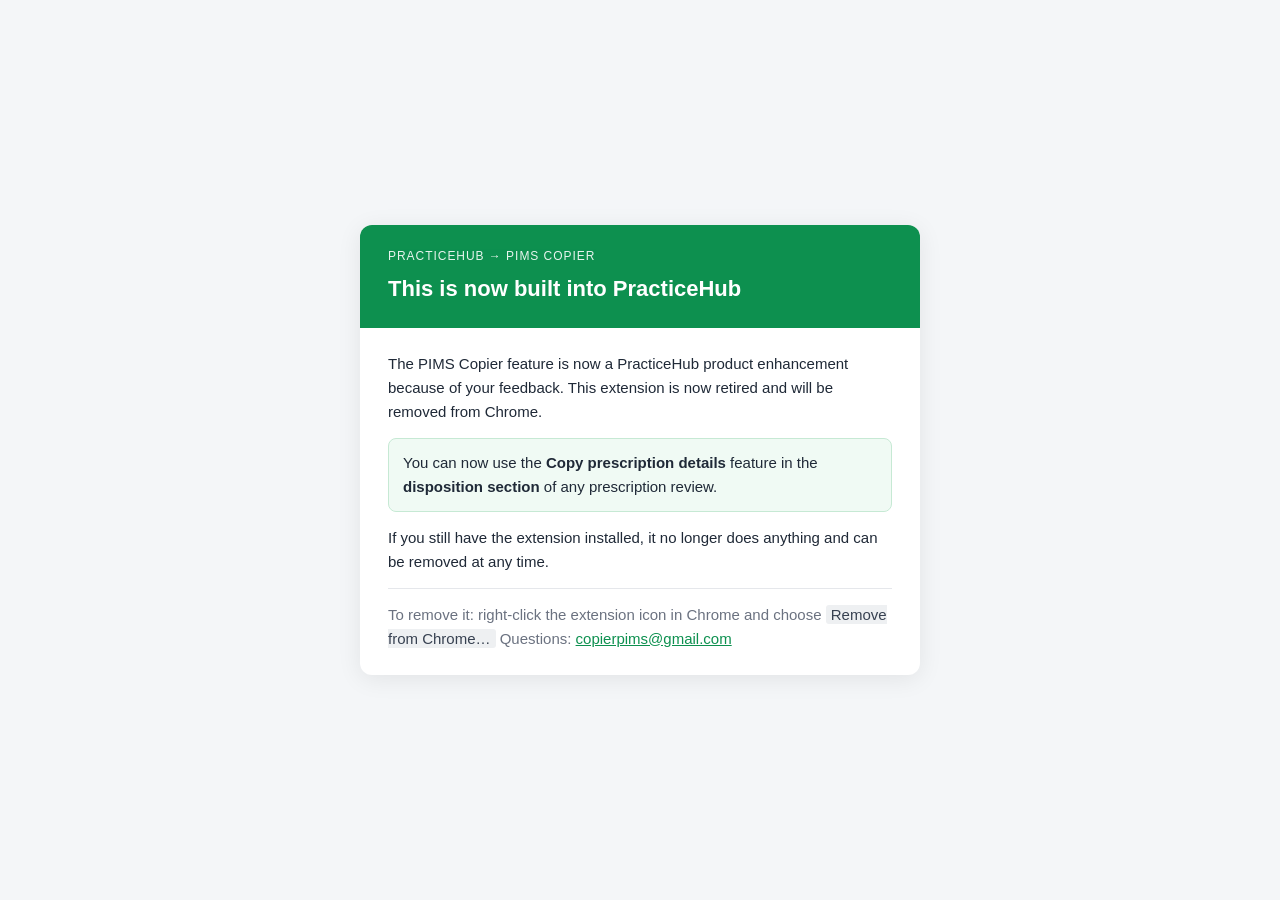
==== commit 2a6b786c: "v2.0.0 — retirement build" ====
--- a/index.html
+++ b/index.html
@@ -1,599 +1,64 @@
 <!DOCTYPE html>
 <html lang="en">
 <head>
-<meta charset="UTF-8"/>
-<meta name="viewport" content="width=device-width,initial-scale=1.0"/>
-<title>PracticeHub → PIMS Copier · Setup</title>
+<meta charset="UTF-8">
+<meta name="viewport" content="width=device-width, initial-scale=1.0">
+<title>PracticeHub → PIMS Copier · Retired</title>
 <style>
-  @import url('https://fonts.googleapis.com/css2?family=Inter:wght@400;500;600;700&display=swap');
-
-  *{box-sizing:border-box;margin:0;padding:0}
-  :root{
-    --navy:#003087;--navy-d:#00236b;--navy-l:#004ab3;--navy-pale:#e8eef8;--navy-xpale:#f0f4fc;
-    --green:#059669;--green-pale:#d1fae5;
-    --amber:#d97706;--amber-pale:#fef3c7;
-    --red:#dc2626;
-    --gray-50:#f9fafb;--gray-100:#f3f4f6;--gray-200:#e5e7eb;--gray-300:#d1d5db;
-    --gray-400:#9ca3af;--gray-500:#6b7280;--gray-600:#4b5563;--gray-700:#374151;--gray-900:#111827;
-    --radius:10px;--shadow:0 1px 3px rgba(0,0,0,.1),0 1px 2px rgba(0,0,0,.06);
-    --shadow-md:0 4px 6px rgba(0,0,0,.07),0 2px 4px rgba(0,0,0,.06);
-    --shadow-lg:0 10px 15px rgba(0,0,0,.1),0 4px 6px rgba(0,0,0,.05);
+  * { box-sizing: border-box; margin: 0; padding: 0; }
+  body {
+    font-family: -apple-system, BlinkMacSystemFont, 'Segoe UI', Roboto, sans-serif;
+    background: #f4f6f8;
+    color: #1f2937;
+    line-height: 1.6;
+    min-height: 100vh;
+    display: flex;
+    align-items: center;
+    justify-content: center;
+    padding: 24px;
   }
-
-  body{font-family:'Inter',system-ui,sans-serif;background:#f0f4fc;color:var(--gray-900);min-height:100vh;font-size:14px;line-height:1.5}
-
-  /* ── HEADER ── */
-  .header{background:linear-gradient(135deg,var(--navy-d) 0%,var(--navy) 60%,var(--navy-l) 100%);padding:32px 24px 28px;text-align:center;position:relative;overflow:hidden}
-  .header::before{content:'';position:absolute;inset:0;background:url("data:image/svg+xml,%3Csvg width='60' height='60' viewBox='0 0 60 60' xmlns='http://www.w3.org/2000/svg'%3E%3Cg fill='none' fill-rule='evenodd'%3E%3Cg fill='%23ffffff' fill-opacity='0.03'%3E%3Cpath d='M36 34v-4h-2v4h-4v2h4v4h2v-4h4v-2h-4zm0-30V0h-2v4h-4v2h4v4h2V6h4V4h-4zM6 34v-4H4v4H0v2h4v4h2v-4h4v-2H6zM6 4V0H4v4H0v2h4v4h2V6h4V4H6z'/%3E%3C/g%3E%3C/g%3E%3C/svg%3E")}
-  .header-inner{position:relative;z-index:1}
-  .header-badge{display:inline-flex;align-items:center;gap:6px;background:rgba(255,255,255,.12);border:1px solid rgba(255,255,255,.2);border-radius:20px;padding:4px 14px;font-size:11px;color:rgba(255,255,255,.85);font-weight:600;letter-spacing:.04em;text-transform:uppercase;margin-bottom:16px}
-  .header h1{color:#fff;font-size:28px;font-weight:700;letter-spacing:-.03em;margin-bottom:6px}
-  .header p{color:rgba(255,255,255,.7);font-size:14px;max-width:520px;margin:0 auto}
-  .step-indicator{display:flex;align-items:center;justify-content:center;gap:0;margin-top:24px}
-  .step-dot{width:28px;height:28px;border-radius:50%;display:flex;align-items:center;justify-content:center;font-size:12px;font-weight:700;transition:all .2s}
-  .step-dot.active{background:#fff;color:var(--navy)}
-  .step-dot.done{background:var(--green);color:#fff}
-  .step-dot.upcoming{background:rgba(255,255,255,.2);color:rgba(255,255,255,.6)}
-  .step-line{width:40px;height:2px;background:rgba(255,255,255,.2)}
-  .step-line.done{background:var(--green)}
-  .step-labels{display:flex;justify-content:center;gap:0;margin-top:8px}
-  .step-label{font-size:10px;color:rgba(255,255,255,.6);font-weight:500;text-align:center;width:68px;letter-spacing:.02em}
-  .step-label.active{color:rgba(255,255,255,.9)}
-
-  /* ── LAYOUT ── */
-  .layout{display:grid;grid-template-columns:1fr 1fr;gap:20px;max-width:1040px;margin:24px auto;padding:0 20px}
-  @media(max-width:760px){.layout{grid-template-columns:1fr}}
-
-  /* ── PANEL ── */
-  .panel{background:#fff;border-radius:14px;box-shadow:var(--shadow-md);overflow:hidden}
-  .panel-header{padding:16px 20px 14px;border-bottom:1px solid var(--gray-100);display:flex;align-items:center;gap:10px}
-  .panel-icon{width:32px;height:32px;border-radius:8px;background:var(--navy-pale);display:flex;align-items:center;justify-content:center;font-size:16px;flex-shrink:0}
-  .panel-title{font-size:14px;font-weight:700;color:var(--gray-900)}
-  .panel-subtitle{font-size:11px;color:var(--gray-500);margin-top:1px}
-  .panel-body{padding:16px 20px}
-
-  /* ── FIELD GROUPS ── */
-  .field-group{margin-bottom:18px}
-  .field-group:last-child{margin-bottom:0}
-  .group-label{font-size:10px;font-weight:700;text-transform:uppercase;letter-spacing:.08em;color:var(--gray-400);margin-bottom:8px;display:flex;align-items:center;gap:8px}
-  .group-label::after{content:'';flex:1;height:1px;background:var(--gray-100)}
-
-  /* ── FIELD ROWS ── */
-  .field-row{display:flex;align-items:center;gap:10px;padding:7px 10px;border-radius:8px;cursor:pointer;transition:background .12s;margin-bottom:2px;border:1.5px solid transparent}
-  .field-row:hover{background:var(--navy-xpale)}
-  .field-row.checked{background:var(--navy-xpale);border-color:rgba(0,48,135,.15)}
-  .field-row input[type=checkbox]{width:16px;height:16px;accent-color:var(--navy);cursor:pointer;flex-shrink:0}
-  .field-info{flex:1;min-width:0}
-  .field-label{font-size:13px;font-weight:500;color:var(--gray-700)}
-  .field-row.checked .field-label{color:var(--navy);font-weight:600}
-  .field-sample{font-size:10.5px;color:var(--gray-400);font-family:monospace;margin-top:1px;line-height:1.3;white-space:nowrap;overflow:hidden;text-overflow:ellipsis}
-  .field-row.checked .field-sample{color:var(--navy-l)}
-  .rec-tag{font-size:9px;font-weight:700;text-transform:uppercase;letter-spacing:.06em;padding:1px 6px;border-radius:3px;background:var(--navy-pale);color:var(--navy);flex-shrink:0}
-  .auto-tag{font-size:9px;font-weight:700;text-transform:uppercase;letter-spacing:.06em;padding:1px 6px;border-radius:3px;background:var(--amber-pale);color:var(--amber);flex-shrink:0}
-  .new-tag{font-size:9px;font-weight:700;text-transform:uppercase;letter-spacing:.06em;padding:1px 6px;border-radius:3px;background:var(--green-pale);color:var(--green);flex-shrink:0}
-
-  /* ── QUICK ACTIONS ── */
-  .quick-actions{display:flex;gap:8px;margin-bottom:14px}
-  .quick-btn{flex:1;padding:6px 10px;border-radius:6px;border:1.5px solid var(--gray-200);background:#fff;font-size:11px;font-weight:600;color:var(--gray-600);cursor:pointer;transition:all .15s;text-align:center}
-  .quick-btn:hover{border-color:var(--navy);color:var(--navy);background:var(--navy-xpale)}
-
-  /* ── FORMAT SETTINGS ── */
-  .format-section{margin-top:18px;padding-top:16px;border-top:1px solid var(--gray-100)}
-  .format-row{display:flex;align-items:center;justify-content:space-between;margin-bottom:12px}
-  .format-row:last-child{margin-bottom:0}
-  .format-label{font-size:13px;font-weight:500;color:var(--gray-700)}
-  .format-label small{display:block;font-size:10.5px;font-weight:400;color:var(--gray-400);margin-top:1px}
-  .format-select{padding:5px 10px;font-size:12px;border:1.5px solid var(--gray-200);border-radius:6px;background:#fff;color:var(--gray-700);font-family:'Inter',system-ui,sans-serif;cursor:pointer}
-  .format-select:focus{outline:none;border-color:var(--navy)}
-  .toggle{position:relative;width:36px;height:20px;flex-shrink:0}
-  .toggle input{opacity:0;width:0;height:0;position:absolute}
-  .toggle .slider{position:absolute;inset:0;background:var(--gray-300);border-radius:20px;transition:.2s;cursor:pointer}
-  .toggle .slider:before{content:'';position:absolute;width:16px;height:16px;left:2px;bottom:2px;background:#fff;border-radius:50%;transition:.2s}
-  .toggle input:checked+.slider{background:var(--navy)}
-  .toggle input:checked+.slider:before{transform:translateX(16px)}
-
-  /* ── PREVIEW PANEL ── */
-  .preview-header{display:flex;align-items:center;justify-content:space-between;margin-bottom:10px}
-  .field-count{font-size:11px;font-weight:600;color:var(--navy);background:var(--navy-pale);padding:2px 10px;border-radius:20px}
-  .preview-box{background:var(--gray-50);border:1.5px solid var(--gray-200);border-radius:8px;padding:14px 16px;font-family:'Courier New',monospace;font-size:11.5px;color:var(--gray-700);line-height:2;white-space:pre-wrap;word-break:break-word;min-height:180px;max-height:400px;overflow-y:auto}
-  .preview-empty{color:var(--gray-400);font-style:italic;font-family:'Inter',sans-serif;font-size:13px}
-
-  /* ── INSTALL SECTION ── */
-  .install-section{max-width:1040px;margin:0 auto 32px;padding:0 20px}
-  .install-card{background:#fff;border-radius:14px;box-shadow:var(--shadow-md);overflow:hidden}
-  .install-blocked{padding:24px;text-align:center}
-  .install-blocked-icon{font-size:32px;margin-bottom:10px}
-  .install-blocked-text{font-size:14px;color:var(--gray-500);line-height:1.5}
-  .install-blocked strong{color:var(--gray-700)}
-
-  .install-ready{padding:24px}
-  .install-ready-header{display:flex;align-items:center;gap:16px;margin-bottom:20px}
-  .install-ready-icon{width:48px;height:48px;border-radius:12px;background:var(--green-pale);display:flex;align-items:center;justify-content:center;font-size:24px;flex-shrink:0}
-  .install-ready-title{font-size:16px;font-weight:700;color:var(--gray-900)}
-  .install-ready-sub{font-size:13px;color:var(--gray-500);margin-top:2px}
-
-  .drag-zone{background:linear-gradient(135deg,var(--navy-pale),#dce7f8);border:2px dashed var(--navy);border-radius:12px;padding:24px;text-align:center;margin-bottom:20px;position:relative}
-  .drag-zone-label{font-size:10px;font-weight:700;text-transform:uppercase;letter-spacing:.08em;color:var(--navy);margin-bottom:14px;opacity:.7}
-  #bookmarklet-btn{display:inline-flex;align-items:center;gap:10px;padding:13px 28px;background:var(--navy);color:#fff;border-radius:10px;font-size:15px;font-weight:700;text-decoration:none;cursor:grab;user-select:none;box-shadow:0 4px 14px rgba(0,48,135,.35);transition:all .2s;letter-spacing:-.01em}
-  #bookmarklet-btn:hover{background:var(--navy-l);transform:translateY(-2px);box-shadow:0 6px 20px rgba(0,48,135,.4)}
-  #bookmarklet-btn:active{cursor:grabbing;transform:translateY(0)}
-  .drag-hint{margin-top:12px;display:flex;align-items:center;justify-content:center;gap:6px;font-size:12px;color:var(--navy);font-weight:500;opacity:.7}
-  .bounce{animation:bounce 1.6s infinite;display:inline-block}
-  @keyframes bounce{0%,100%{transform:translateY(0)}50%{transform:translateY(-5px)}}
-
-  .install-steps{display:grid;grid-template-columns:repeat(3,1fr);gap:12px}
-  .i-step{background:var(--gray-50);border-radius:8px;padding:12px 14px;text-align:center}
-  .i-step-num{width:22px;height:22px;border-radius:50%;background:var(--navy);color:#fff;font-size:11px;font-weight:700;display:inline-flex;align-items:center;justify-content:center;margin-bottom:6px}
-  .i-step-text{font-size:12px;color:var(--gray-600);line-height:1.4}
-  .i-step-text strong{color:var(--gray-800)}
-  .i-step-text code{background:var(--gray-200);padding:0 3px;border-radius:3px;font-size:10px;font-family:monospace}
-
-  /* ── EXTENSION CTA ── */
-  .ext-cta{max-width:1040px;margin:0 auto 24px;padding:0 20px}
-  .ext-inner{background:linear-gradient(135deg,#e0e7ff 0%,#dbeafe 100%);border:1.5px solid #93c5fd;border-radius:12px;padding:16px 20px;display:flex;align-items:center;gap:16px}
-  .ext-icon{font-size:28px;flex-shrink:0}
-  .ext-text{flex:1}
-  .ext-text strong{font-size:13px;color:var(--navy)}
-  .ext-text p{font-size:12px;color:var(--gray-600);margin-top:2px;line-height:1.4}
-  .ext-link{display:inline-flex;align-items:center;gap:4px;padding:7px 14px;background:var(--navy);color:#fff;border-radius:6px;font-size:12px;font-weight:600;text-decoration:none;flex-shrink:0;transition:background .15s}
-  .ext-link:hover{background:var(--navy-l)}
-
-  /* ── DISCLAIMER ── */
-  .disclaimer{max-width:1040px;margin:0 auto 40px;padding:0 20px}
-  .disc-inner{background:#fffbeb;border:1px solid #fde68a;border-radius:10px;padding:12px 16px;font-size:12px;color:#92400e;line-height:1.6}
-
-  /* ── FOOTER ── */
-  .footer{text-align:center;font-size:11px;color:var(--gray-400);padding-bottom:32px}
+  .card {
+    background: #fff;
+    max-width: 560px;
+    width: 100%;
+    border-radius: 12px;
+    box-shadow: 0 4px 24px rgba(0,0,0,0.08);
+    overflow: hidden;
+  }
+  .head {
+    background: #0d904f;
+    color: #fff;
+    padding: 22px 28px;
+  }
+  .head .eyebrow { font-size: 12px; text-transform: uppercase; letter-spacing: .08em; opacity: .9; }
+  .head h1 { font-size: 22px; font-weight: 700; margin-top: 4px; }
+  .body { padding: 24px 28px; display: flex; flex-direction: column; gap: 14px; }
+  .body p { font-size: 15px; }
+  .body strong { font-weight: 600; }
+  .where {
+    background: #f0faf4;
+    border: 1px solid #c6e9d4;
+    border-radius: 8px;
+    padding: 12px 14px;
+    font-size: 15px;
+  }
+  .small { font-size: 13px; color: #6b7280; border-top: 1px solid #e5e7eb; padding-top: 14px; }
+  .small code { font-family: inherit; background: #eef0f2; padding: 1px 5px; border-radius: 3px; color: #374151; }
+  a { color: #0d904f; }
 </style>
 </head>
 <body>
-
-<!-- HEADER -->
-<div class="header">
-  <div class="header-inner">
-    <div class="header-badge">🏥 Veterinary Clinic Tool</div>
-    <h1>📋 PracticeHub → PIMS Copier</h1>
-    <p>Choose your fields &amp; format, preview your output, then drag the button to your bookmarks bar.</p>
-    <div class="step-indicator">
-      <div class="step-dot active" id="s1">1</div>
-      <div class="step-line" id="sl1"></div>
-      <div class="step-dot upcoming" id="s2">2</div>
-      <div class="step-line" id="sl2"></div>
-      <div class="step-dot upcoming" id="s3">3</div>
+  <div class="card">
+    <div class="head">
+      <div class="eyebrow">PracticeHub → PIMS Copier</div>
+      <h1>This is now built into PracticeHub</h1>
     </div>
-    <div class="step-labels">
-      <div class="step-label active">Configure</div>
-      <div class="step-label" style="width:40px"></div>
-      <div class="step-label" id="sl-preview">Preview</div>
-      <div class="step-label" style="width:40px"></div>
-      <div class="step-label" id="sl-install">Install</div>
+    <div class="body">
+      <p>The PIMS Copier feature is now a PracticeHub product enhancement because of your feedback. This extension is now retired and will be removed from Chrome.</p>
+      <div class="where">You can now use the <strong>Copy prescription details</strong> feature in the <strong>disposition section</strong> of any prescription review.</div>
+      <p>If you still have the extension installed, it no longer does anything and can be removed at any time.</p>
+      <p class="small">To remove it: right-click the extension icon in Chrome and choose <code>Remove from Chrome…</code> Questions: <a href="mailto:copierpims@gmail.com">copierpims@gmail.com</a></p>
     </div>
   </div>
-</div>
-
-<!-- MAIN LAYOUT -->
-<div class="layout">
-
-  <!-- LEFT: FIELD SELECTOR -->
-  <div class="panel">
-    <div class="panel-header">
-      <div class="panel-icon">☑️</div>
-      <div>
-        <div class="panel-title">Choose Your Fields</div>
-        <div class="panel-subtitle">22 fields available — select what gets copied</div>
-      </div>
-    </div>
-    <div class="panel-body">
-
-      <div class="quick-actions">
-        <button class="quick-btn" onclick="selectAll()">✓ All</button>
-        <button class="quick-btn" onclick="selectRecommended()">★ Recommended</button>
-        <button class="quick-btn" onclick="selectMinimal()">⚡ Minimal</button>
-        <button class="quick-btn" onclick="clearAll()">✕ Clear</button>
-      </div>
-
-      <!-- HEADER FIELDS -->
-      <div class="field-group">
-        <div class="group-label">Prescription Header</div>
-        <label class="field-row" id="row-rxId"><input type="checkbox" id="f-rxId" onchange="update()"/><div class="field-info"><div class="field-label">Rx ID (DG/DT Number)</div><div class="field-sample">DG125871493</div></div><span class="rec-tag">★ Rec</span></label>
-        <label class="field-row" id="row-approval"><input type="checkbox" id="f-approval" onchange="update()"/><div class="field-info"><div class="field-label">Approval Status</div><div class="field-sample">Approved</div></div><span class="rec-tag">★ Rec</span></label>
-        <label class="field-row" id="row-dateWritten"><input type="checkbox" id="f-dateWritten" onchange="update()"/><div class="field-info"><div class="field-label">Date Written</div><div class="field-sample">03/10/2026 6:30PM</div></div><span class="rec-tag">★ Rec</span></label>
-        <label class="field-row" id="row-dateCreated"><input type="checkbox" id="f-dateCreated" onchange="update()"/><div class="field-info"><div class="field-label">Created On</div><div class="field-sample">03/10/2026 6:30PM</div></div><span class="new-tag">New</span></label>
-        <label class="field-row" id="row-approvedBy"><input type="checkbox" id="f-approvedBy" onchange="update()"/><div class="field-info"><div class="field-label">Approved/Declined By</div><div class="field-sample">Jenny Krista</div></div><span class="rec-tag">★ Rec</span></label>
-        <label class="field-row" id="row-approverEmail"><input type="checkbox" id="f-approverEmail" onchange="update()"/><div class="field-info"><div class="field-label">Approver Email</div><div class="field-sample">jennykkrista@gmail.com</div></div></label>
-        <label class="field-row" id="row-chewyOrder"><input type="checkbox" id="f-chewyOrder" onchange="update()"/><div class="field-info"><div class="field-label">Chewy Order #</div><div class="field-sample">5115246016</div></div><span class="new-tag">New</span></label>
-        <label class="field-row" id="row-prescVet"><input type="checkbox" id="f-prescVet" onchange="update()"/><div class="field-info"><div class="field-label">Prescribing Veterinarian</div><div class="field-sample">Shawn Budge</div></div><span class="rec-tag">★ Rec</span></label>
-      </div>
-
-      <!-- DECLINE / NOTES -->
-      <div class="field-group">
-        <div class="group-label">Decline &amp; Notes</div>
-        <label class="field-row" id="row-declineReason"><input type="checkbox" id="f-declineReason" onchange="update()"/><div class="field-info"><div class="field-label">Reason to Decline</div><div class="field-sample">Wrong Product (Item or Dosage)</div></div><span class="auto-tag">Auto on decline</span></label>
-        <label class="field-row" id="row-internalNotes"><input type="checkbox" id="f-internalNotes" onchange="update()"/><div class="field-info"><div class="field-label">Internal Notes</div><div class="field-sample">Needs 22-44lbs and has existing Rx with 12 doses</div></div><span class="new-tag">New</span></label>
-      </div>
-
-      <!-- PRESCRIPTION DETAILS -->
-      <div class="field-group">
-        <div class="group-label">Prescription Details</div>
-        <label class="field-row" id="row-rxName"><input type="checkbox" id="f-rxName" onchange="update()"/><div class="field-info"><div class="field-label">Drug / Product Name</div><div class="field-sample">Gabapentin Compounded Chicken Oral Oil Suspension, 100 mg/ml, 30 mL</div></div><span class="rec-tag">★ Rec</span></label>
-        <label class="field-row" id="row-prescLine"><input type="checkbox" id="f-prescLine" onchange="update()"/><div class="field-info"><div class="field-label">Prescription Line + Status</div><div class="field-sample">Prescription - DG125871493 / Status: Active</div></div></label>
-        <label class="field-row" id="row-expiration"><input type="checkbox" id="f-expiration" onchange="update()"/><div class="field-info"><div class="field-label">Expiration Date</div><div class="field-sample">3/09/2027</div></div><span class="rec-tag">★ Rec</span></label>
-      </div>
-
-      <!-- QUANTITIES -->
-      <div class="field-group">
-        <div class="group-label">Quantities</div>
-        <label class="field-row" id="row-qtyFill"><input type="checkbox" id="f-qtyFill" onchange="update()"/><div class="field-info"><div class="field-label">Qty per Fill</div><div class="field-sample">30 ml</div></div><span class="rec-tag">★ Rec</span></label>
-        <label class="field-row" id="row-qtyRemaining"><input type="checkbox" id="f-qtyRemaining" onchange="update()"/><div class="field-info"><div class="field-label">Qty Remaining</div><div class="field-sample">30 of 60 ml</div></div><span class="rec-tag">★ Rec</span></label>
-        <label class="field-row" id="row-refills"><input type="checkbox" id="f-refills" onchange="update()"/><div class="field-info"><div class="field-label">Refills Remaining</div><div class="field-sample">1 of 1</div></div><span class="rec-tag">★ Rec</span></label>
-        <label class="field-row" id="row-lastDelivered"><input type="checkbox" id="f-lastDelivered" onchange="update()"/><div class="field-info"><div class="field-label">Last Delivered</div><div class="field-sample">—</div></div></label>
-        <label class="field-row" id="row-noOrders"><input type="checkbox" id="f-noOrders" onchange="update()"/><div class="field-info"><div class="field-label">No Orders Note</div><div class="field-sample">No Chewy orders associated with this prescription.</div></div></label>
-      </div>
-
-      <!-- INSTRUCTIONS -->
-      <div class="field-group">
-        <div class="group-label">Usage &amp; Instructions</div>
-        <label class="field-row" id="row-instructions"><input type="checkbox" id="f-instructions" onchange="update()"/><div class="field-info"><div class="field-label">Instructions Printed On Label</div><div class="field-sample">Give 0.3ml by mouth every 12 hours for pain control.</div></div><span class="rec-tag">★ Rec</span></label>
-        <label class="field-row" id="row-pharmacistNotes"><input type="checkbox" id="f-pharmacistNotes" onchange="update()"/><div class="field-info"><div class="field-label">Notes to Pharmacist</div><div class="field-sample">N/A</div></div><span class="rec-tag">★ Rec</span></label>
-        <label class="field-row" id="row-compoundReasons"><input type="checkbox" id="f-compoundReasons" onchange="update()"/><div class="field-info"><div class="field-label">Compound Reasons</div><div class="field-sample">Flavor — pet won't take approved product; Strength — dosage can't be achieved</div></div><span class="new-tag">New</span></label>
-      </div>
-
-      <!-- PATIENT / CLIENT -->
-      <div class="field-group">
-        <div class="group-label">Patient &amp; Client</div>
-        <label class="field-row" id="row-submittedBy"><input type="checkbox" id="f-submittedBy" onchange="update()"/><div class="field-info"><div class="field-label">Submitted By</div><div class="field-sample">HomeVetsMD</div></div><span class="new-tag">New</span></label>
-        <label class="field-row" id="row-patientName"><input type="checkbox" id="f-patientName" onchange="update()"/><div class="field-info"><div class="field-label">Patient Name</div><div class="field-sample">Meatloaf (Cat)</div></div><span class="new-tag">New</span></label>
-        <label class="field-row" id="row-clientName"><input type="checkbox" id="f-clientName" onchange="update()"/><div class="field-info"><div class="field-label">Client Name</div><div class="field-sample">Julia Goffredi</div></div><span class="new-tag">New</span></label>
-      </div>
-
-      <!-- FORMAT SETTINGS -->
-      <div class="format-section">
-        <div class="group-label">Output Format</div>
-
-        <div class="format-row">
-          <div class="format-label">Field separator<small>How fields are separated in the clipboard</small></div>
-          <select class="format-select" id="optSeparator" onchange="update()">
-            <option value="newline" selected>New Line</option>
-            <option value="tab">Tab</option>
-            <option value="comma">Comma</option>
-            <option value="pipe">Pipe ( | )</option>
-          </select>
-        </div>
-
-        <div class="format-row">
-          <div class="format-label">Include field labels<small>e.g. "Rx ID: DG125871493" vs "DG125871493"</small></div>
-          <div class="toggle"><input type="checkbox" id="optLabels" checked onchange="update()"/><span class="slider"></span></div>
-        </div>
-
-        <div class="format-row">
-          <div class="format-label">Show copy notification<small>Toast message after copying</small></div>
-          <div class="toggle"><input type="checkbox" id="optNotify" checked onchange="update()"/><span class="slider"></span></div>
-        </div>
-      </div>
-
-    </div>
-  </div>
-
-  <!-- RIGHT: PREVIEW -->
-  <div class="panel">
-    <div class="panel-header">
-      <div class="panel-icon">👁</div>
-      <div style="flex:1">
-        <div class="panel-title">Live Preview</div>
-        <div class="panel-subtitle">Exactly what pastes into your PIMS</div>
-      </div>
-      <div class="field-count" id="fieldCount">0 fields</div>
-    </div>
-    <div class="panel-body">
-      <div class="preview-box" id="previewBox">
-        <span class="preview-empty">Select fields on the left to see your preview...</span>
-      </div>
-
-      <div style="margin-top:12px;background:var(--amber-pale);border:1px solid #fcd34d;border-radius:8px;padding:10px 12px;font-size:11.5px;color:#92400e;line-height:1.5">
-        <strong>💡 Sample values shown.</strong> Real prescription data will appear when you click the bookmarklet on PracticeHub.
-      </div>
-    </div>
-  </div>
-
-</div>
-
-<!-- INSTALL SECTION -->
-<div class="install-section">
-  <div class="install-card" id="installCard">
-
-    <!-- BLOCKED STATE -->
-    <div class="install-blocked" id="installBlocked">
-      <div class="install-blocked-icon">☝️</div>
-      <div class="install-blocked-text">
-        <strong>Select at least one field above</strong><br/>
-        Your customized bookmarklet will appear here once you've chosen your fields.
-      </div>
-    </div>
-
-    <!-- READY STATE -->
-    <div class="install-ready" id="installReady" style="display:none">
-      <div class="install-ready-header">
-        <div class="install-ready-icon">✅</div>
-        <div>
-          <div class="install-ready-title">Your bookmarklet is ready</div>
-          <div class="install-ready-sub" id="readySub">Customized with your selected fields</div>
-        </div>
-      </div>
-
-      <div class="drag-zone">
-        <div class="drag-zone-label">⬆ Drag this button to your bookmarks bar</div>
-        <a id="bookmarklet-btn" href="#">
-          📋 Copy to PIMS
-        </a>
-        <div class="drag-hint">
-          <span class="bounce">☝️</span>
-          Drag up to your bookmarks bar — that's all you need to do
-        </div>
-      </div>
-
-      <div class="install-steps">
-        <div class="i-step">
-          <div class="i-step-num">1</div>
-          <div class="i-step-text"><strong>Show bookmarks bar</strong><br/><code>Ctrl+Shift+B</code> (Win)<br/><code>Cmd+Shift+B</code> (Mac)</div>
-        </div>
-        <div class="i-step">
-          <div class="i-step-num">2</div>
-          <div class="i-step-text"><strong>Drag the blue button</strong> up to your bookmarks bar and release</div>
-        </div>
-        <div class="i-step">
-          <div class="i-step-num">3</div>
-          <div class="i-step-text"><strong>Done.</strong> Open any Review panel in PracticeHub and click it</div>
-        </div>
-      </div>
-    </div>
-
-  </div>
-</div>
-
-<!-- EXTENSION CTA -->
-<div class="ext-cta">
-  <div class="ext-inner">
-    <div class="ext-icon">🧩</div>
-    <div class="ext-text">
-      <strong>Want the full Chrome Extension instead?</strong>
-      <p>Same extraction engine, plus an in-browser settings popup, persistent preferences, and automatic updates. No bookmarklet dragging needed.</p>
-    </div>
-    <a class="ext-link" href="https://github.com/copierpims-coder/pims-copier" target="_blank">View Extension →</a>
-  </div>
-</div>
-
-<!-- DISCLAIMER -->
-<div class="disclaimer">
-  <div class="disc-inner">
-    <strong>⚠️ Always verify.</strong> This tool copies data from the PracticeHub screen as a workflow convenience. Always confirm copied fields against the original PracticeHub record before saving to your PIMS. Clinical accuracy is the responsibility of the reviewing veterinarian or credentialed staff member. Not affiliated with Chewy, Inc.
-  </div>
-</div>
-
-<div class="footer">PracticeHub PIMS Copier · v2.0 · Free for veterinary clinic use</div>
-
-
-<script>
-// ─────────────────────────────────────────────────────────────────────────────
-// FIELD DEFINITIONS — aligned with Chrome Extension v1.4 field set
-// ─────────────────────────────────────────────────────────────────────────────
-const FIELDS = [
-  { id:'rxId',            label:'Rx ID',                 sample:'DG125871493',                                      recommended:true,  minimal:true  },
-  { id:'approval',        label:'Status',                sample:'Approved',                                         recommended:true,  minimal:true  },
-  { id:'dateWritten',     label:'Date Written',          sample:'03/10/2026 6:30PM',                                recommended:true,  minimal:false },
-  { id:'dateCreated',     label:'Created On',            sample:'03/10/2026 6:30PM',                                recommended:false, minimal:false },
-  { id:'approvedBy',      label:'Approved by',           sample:'Jenny Krista',                                     recommended:true,  minimal:false },
-  { id:'approverEmail',   label:'Email',                 sample:'jennykkrista@gmail.com',                           recommended:false, minimal:false },
-  { id:'chewyOrder',      label:'Chewy Order #',         sample:'5115246016',                                       recommended:false, minimal:false },
-  { id:'prescVet',        label:'Prescribing Vet',       sample:'Shawn Budge',                                      recommended:true,  minimal:false },
-  { id:'declineReason',   label:'Decline Reason',        sample:'Wrong Product (Item or Dosage)',                    recommended:false, minimal:false },
-  { id:'internalNotes',   label:'Internal Notes',        sample:'Needs 22-44lbs and has existing Rx with 12 doses', recommended:false, minimal:false },
-  { id:'rxName',          label:'Rx',                    sample:'Gabapentin Compounded Chicken Oral Oil Suspension, 100 mg/ml, 30 mL', recommended:true, minimal:true },
-  { id:'prescLine',       label:'Prescription',          sample:'Prescription - DG125871493',                       recommended:false, minimal:false },
-  { id:'expiration',      label:'Expiration',            sample:'3/09/2027',                                        recommended:true,  minimal:false },
-  { id:'qtyFill',         label:'Qty per Fill',          sample:'30 ml',                                            recommended:true,  minimal:true  },
-  { id:'qtyRemaining',    label:'Qty Remaining',         sample:'30 of 60 ml',                                      recommended:true,  minimal:false },
-  { id:'refills',         label:'Refills Remaining',     sample:'1 of 1',                                           recommended:true,  minimal:true  },
-  { id:'lastDelivered',   label:'Last Delivered',        sample:'\u2014',                                           recommended:false, minimal:false },
-  { id:'noOrders',        label:'',                      sample:'No Chewy orders associated with this prescription.',recommended:false, minimal:false },
-  { id:'instructions',    label:'Instructions',          sample:'Give 0.3ml by mouth every 12 hours for pain control.', recommended:true, minimal:true },
-  { id:'pharmacistNotes', label:'Notes to Pharmacist',   sample:'N/A',                                              recommended:true,  minimal:false },
-  { id:'compoundReasons', label:'Compound Reasons',      sample:'Flavor \u2014 pet won\'t take approved product; Strength \u2014 dosage can\'t be achieved', recommended:false, minimal:false },
-  { id:'submittedBy',     label:'Submitted By',          sample:'HomeVetsMD',                                       recommended:false, minimal:false },
-  { id:'patientName',     label:'Patient',               sample:'Meatloaf (Cat)',                                   recommended:false, minimal:false },
-  { id:'clientName',      label:'Client',                sample:'Julia Goffredi',                                   recommended:false, minimal:false },
-];
-
-// ─────────────────────────────────────────────────────────────────────────────
-// BOOKMARKLET CODE SEGMENTS — one per field
-// L=1 means include label, L=0 means value-only mode
-// ─────────────────────────────────────────────────────────────────────────────
-const SEGMENTS = {
-  rxId:            { withLabel: `lines.push('Rx ID: '+(rxid||NA));`,             noLabel: `lines.push(rxid||NA);` },
-  approval:        { withLabel: `lines.push('Status: '+(getApprovalStatus()||NA));`, noLabel: `lines.push(getApprovalStatus()||NA);` },
-  dateWritten:     { withLabel: `lines.push('Date Written: '+(rx(/Date Written:\\s*(.+?)(?:\\n|Chewy Order|ID:|Created)/i)||NA));`,
-                     noLabel:   `lines.push(rx(/Date Written:\\s*(.+?)(?:\\n|Chewy Order|ID:|Created)/i)||NA);` },
-  dateCreated:     { withLabel: `lines.push('Created On: '+(rx(/Created on\\s*\\n?\\s*(.+?)(?:\\n|$)/i)||rx(/Created:\\s*(.+?)(?:\\n|$)/i)||NA));`,
-                     noLabel:   `lines.push(rx(/Created on\\s*\\n?\\s*(.+?)(?:\\n|$)/i)||rx(/Created:\\s*(.+?)(?:\\n|$)/i)||NA);` },
-  approvedBy:      { withLabel: `var bi=getApprovedByInfo();lines.push(bi.label+': '+bi.name);`,
-                     noLabel:   `var bi=getApprovedByInfo();lines.push(bi.name);` },
-  approverEmail:   { withLabel: `var bei=getApprovedByInfo();lines.push('Email: '+bei.email);`,
-                     noLabel:   `var bei=getApprovedByInfo();lines.push(bei.email);` },
-  chewyOrder:      { withLabel: `var co=rx(/Chewy Order\\s*#?:?\\s*(\\d{7,})/i)||rx(/Order\\s*#\\s*(\\d{7,})/i);if(co)lines.push('Chewy Order #: '+co);`,
-                     noLabel:   `var co=rx(/Chewy Order\\s*#?:?\\s*(\\d{7,})/i)||rx(/Order\\s*#\\s*(\\d{7,})/i);if(co)lines.push(co);` },
-  prescVet:        { withLabel: `lines.push('Prescribing Vet: '+(rx(/Prescribing Veterinarian\\s*\\n\\s*(.+?)(?:\\n|$)/i)||NA));`,
-                     noLabel:   `lines.push(rx(/Prescribing Veterinarian\\s*\\n\\s*(.+?)(?:\\n|$)/i)||NA);` },
-  declineReason:   { withLabel: `var dr=rx(/Reason to Decline:\\s*(.+?)(?:\\n|$)/i)||rx(/Reason for Decline:\\s*(.+?)(?:\\n|$)/i);if(dr)lines.push('Decline Reason: '+dr);`,
-                     noLabel:   `var dr=rx(/Reason to Decline:\\s*(.+?)(?:\\n|$)/i)||rx(/Reason for Decline:\\s*(.+?)(?:\\n|$)/i);if(dr)lines.push(dr);` },
-  internalNotes:   { withLabel: `var itn=rx(/Internal Notes\\s*\\n\\s*(.+?)(?:\\n|$)/i)||rx(/Internal Notes:\\s*(.+?)(?:\\n|$)/i);if(itn)lines.push('Internal Notes: '+itn);`,
-                     noLabel:   `var itn=rx(/Internal Notes\\s*\\n\\s*(.+?)(?:\\n|$)/i)||rx(/Internal Notes:\\s*(.+?)(?:\\n|$)/i);if(itn)lines.push(itn);` },
-  rxName:          { withLabel: `lines.push('Rx: '+(getRxName()||NA));`,          noLabel: `lines.push(getRxName()||NA);` },
-  prescLine:       { withLabel: `var rs=rx(/Prescription\\s*-\\s*DG\\d+\\s*\\n\\s*(Active|Declined|Inactive|Expired)/i);lines.push('Prescription - '+(rxid||NA));lines.push('Status: '+(rs||NA));`,
-                     noLabel:   `var rs=rx(/Prescription\\s*-\\s*DG\\d+\\s*\\n\\s*(Active|Declined|Inactive|Expired)/i);lines.push((rxid||NA));lines.push(rs||NA);` },
-  expiration:      { withLabel: `lines.push('Expiration: '+(rx(/Expiration\\s*\\n\\s*(\\d{1,2}\\/\\d{2}\\/\\d{4})/i)||rx(/Expiration:\\s*(\\d{1,2}\\/\\d{2}\\/\\d{4})/i)||NA));`,
-                     noLabel:   `lines.push(rx(/Expiration\\s*\\n\\s*(\\d{1,2}\\/\\d{2}\\/\\d{4})/i)||rx(/Expiration:\\s*(\\d{1,2}\\/\\d{2}\\/\\d{4})/i)||NA);` },
-  qtyFill:         { withLabel: `lines.push('Qty per Fill: '+(getQtyPerFill()||NA));`,  noLabel: `lines.push(getQtyPerFill()||NA);` },
-  qtyRemaining:    { withLabel: `lines.push('Qty Remaining: '+(getQtyRemaining()||NA));`, noLabel: `lines.push(getQtyRemaining()||NA);` },
-  refills:         { withLabel: `lines.push('Refills Remaining: '+(rx(/Refills remaining\\s*\\n\\s*(.+?)(?:\\n|$)/i)||NA));`,
-                     noLabel:   `lines.push(rx(/Refills remaining\\s*\\n\\s*(.+?)(?:\\n|$)/i)||NA);` },
-  lastDelivered:   { withLabel: `lines.push('Last Delivered: '+(rx(/Last delivered\\s*\\n\\s*(.+?)(?:\\n|$)/i)||NA));`,
-                     noLabel:   `lines.push(rx(/Last delivered\\s*\\n\\s*(.+?)(?:\\n|$)/i)||NA);` },
-  noOrders:        { withLabel: `if(RAW.includes('No Chewy orders associated with this prescription.'))lines.push('No Chewy orders associated with this prescription.');`,
-                     noLabel:   `if(RAW.includes('No Chewy orders associated with this prescription.'))lines.push('No Chewy orders associated with this prescription.');` },
-  instructions:    { withLabel: `lines.push('Instructions: '+(getBetween(/Instructions Printed On Label\\n/i,/Notes to Pharmacist/i)||NA));`,
-                     noLabel:   `lines.push(getBetween(/Instructions Printed On Label\\n/i,/Notes to Pharmacist/i)||NA);` },
-  pharmacistNotes: { withLabel: `lines.push('Notes to Pharmacist: '+(rx(/Notes to Pharmacist[^)]*\\)\\s*\\n\\s*(.+?)(?:\\n|$)/i)||rx(/Notes to Pharmacist\\s*\\n\\s*(.+?)(?:\\n|$)/i)||NA));`,
-                     noLabel:   `lines.push(rx(/Notes to Pharmacist[^)]*\\)\\s*\\n\\s*(.+?)(?:\\n|$)/i)||rx(/Notes to Pharmacist\\s*\\n\\s*(.+?)(?:\\n|$)/i)||NA);` },
-  compoundReasons: { withLabel: `var cr=rx(/Compound(?:ing)?\\s*Reason[s]?[:\\s]*\\n?\\s*(.+?)(?:\\n\\n|Submitted|$)/is);if(cr)lines.push('Compound Reasons: '+cr.replace(/\\n/g,'; '));`,
-                     noLabel:   `var cr=rx(/Compound(?:ing)?\\s*Reason[s]?[:\\s]*\\n?\\s*(.+?)(?:\\n\\n|Submitted|$)/is);if(cr)lines.push(cr.replace(/\\n/g,'; '));` },
-  submittedBy:     { withLabel: `var sb=rx(/Submitted by\\s*\\n?\\s*(.+?)(?:\\n|$)/i);if(sb)lines.push('Submitted By: '+sb);`,
-                     noLabel:   `var sb=rx(/Submitted by\\s*\\n?\\s*(.+?)(?:\\n|$)/i);if(sb)lines.push(sb);` },
-  patientName:     { withLabel: `var pn=rx(/Patient(?:\\s*Name)?\\s*\\n?\\s*:?\\s*(.+?)(?:\\n|$)/i);if(pn&&pn.length>1)lines.push('Patient: '+pn);`,
-                     noLabel:   `var pn=rx(/Patient(?:\\s*Name)?\\s*\\n?\\s*:?\\s*(.+?)(?:\\n|$)/i);if(pn&&pn.length>1)lines.push(pn);` },
-  clientName:      { withLabel: `var cn=rx(/Client(?:\\s*Name)?\\s*\\n?\\s*:?\\s*(.+?)(?:\\n|$)/i);if(cn&&cn.length>1)lines.push('Client: '+cn);`,
-                     noLabel:   `var cn=rx(/Client(?:\\s*Name)?\\s*\\n?\\s*:?\\s*(.+?)(?:\\n|$)/i);if(cn&&cn.length>1)lines.push(cn);` },
-};
-
-// ─────────────────────────────────────────────────────────────────────────────
-// BOOKMARKLET CORE (extraction engine — always included)
-// ─────────────────────────────────────────────────────────────────────────────
-const CORE = `javascript:(function(){if(!window.location.hostname.includes('chewyhealth.com')){alert('This bookmarklet only works on chewyhealth.com');return;}function findPanel(){var cs=Array.from(document.querySelectorAll('div,section,article,main')).filter(function(el){var t=el.innerText||'';return t.includes('Submitted by')&&t.includes('View PDF')&&t.includes('Date Written')&&t.includes('Prescription Details');}).sort(function(a,b){return(a.innerText||'').length-(b.innerText||'').length;});return cs[0]||document.body;}var PANEL=findPanel();var RAW=PANEL.innerText||PANEL.textContent||'';if(!RAW.includes('Date Written')){alert('No prescription data found. Open a Review panel in PracticeHub first.');return;}var NA='(not found)';function rx(pat,txt){txt=txt||RAW;var m=(txt||'').match(pat);return m?m[1].trim():null;}function getBetween(sp,ep,txt){txt=txt||RAW;var sm=txt.match(sp);if(!sm)return null;var after=txt.slice(sm.index+sm[0].length);var em=after.match(ep);return(em?after.slice(0,em.index):after).trim();}function getApprovedByInfo(){var isD=/Declined by:/i.test(RAW);var lbl=isD?'Declined by':'Approved by';var nm=RAW.match(/(?:Approved|Declined) by:\\s*(.*?)(?:\\n|Email:|$)/i);var name=nm?nm[1].trim():'-';name=name.replace(/\\s*email\\s*:.*/i,'').trim();var em=RAW.match(/Email:\\s*([^\\s\\n]+)/i);return{label:lbl,name:name||'-',email:em?em[1].trim():'-'};}function getApprovalStatus(){var sw=['Approved','Declined'];var bes=Array.from(PANEL.querySelectorAll('button,[role="button"],[class*="badge"],[class*="status"],[class*="chip"],[class*="pill"],[class*="btn"]')).filter(function(e){return e.offsetParent!==null;});for(var i=0;i<bes.length;i++){var t=(bes[i].textContent||'').trim();if(sw.includes(t))return t;}if(/Approved by:/i.test(RAW)){var n=rx(/Approved by:\\s*(.+?)(?:\\n|Email:|$)/i);if(n&&n!=='-')return'Approved';}if(/Declined by:/i.test(RAW))return'Declined';return null;}function getRxName(){var ds=getBetween(/\\bActive\\n/i,/\\nExpiration\\n/i);if(ds){var ls=ds.split('\\n').map(function(l){return l.trim();}).filter(Boolean);for(var i=0;i<ls.length;i++){if(/\\d+\\.?\\d*\\s*(mg|mcg|ml|g)/i.test(ls[i])&&ls[i].length>5&&ls[i].length<300)return ls[i];}if(ls[0])return ls[0];}var m=RAW.match(/Active\\s+(.+?)\\s+Expiration/is);if(m){var c=m[1].trim().split('\\n')[0].trim();if(c.length>5)return c;}return null;}function getQtyPerFill(){var after=getBetween(/Qty per fill\\n/i,/Qty remaining\\n/i);if(after){var ls=after.split('\\n').map(function(l){return l.trim();}).filter(Boolean);for(var i=0;i<ls.length;i++){if(/\\d/.test(ls[i])&&!/tooltip/i.test(ls[i])&&!/quantity of/i.test(ls[i])&&!/number of/i.test(ls[i]))return ls[i];}}return null;}function getQtyRemaining(){var after=getBetween(/Qty remaining\\n/i,/Last delivered\\n/i);if(after){var ls=after.split('\\n').map(function(l){return l.trim();}).filter(Boolean);for(var i=0;i<ls.length;i++){if(/\\d/.test(ls[i])&&!/tooltip/i.test(ls[i])&&!/quantity of/i.test(ls[i])&&!/number of/i.test(ls[i]))return ls[i];}}return null;}var rxid=rx(/\\bID:\\s*(D[GT]\\d{9,})\\b/i)||rx(/Prescription\\s*[-\\u2013]\\s*(D[GT]\\d{9,})/i);`;
-
-function buildFooter(showNotification, separator) {
-  const sepMap = { newline: '\\n', tab: '\\t', comma: ', ', pipe: ' | ' };
-  const sep = sepMap[separator] || '\\n';
-  const joinExpr = `var out=lines.join('${sep}');`;
-
-  const notifyBlock = showNotification
-    ? `var isD=out.includes('Declined');var t=document.createElement('div');t.innerText=isD?'\\u{1f4cb} Declined Rx copied':'\\u2705 Prescription copied!';Object.assign(t.style,{position:'fixed',top:'20px',right:'20px',zIndex:'999999',background:isD?'#991b1b':'#003087',color:'#fff',padding:'12px 20px',borderRadius:'8px',fontFamily:'system-ui,sans-serif',fontSize:'14px',fontWeight:'600',boxShadow:'0 4px 16px rgba(0,0,0,.25)',transition:'opacity 0.4s'});document.body.appendChild(t);setTimeout(function(){t.style.opacity='0';},2500);setTimeout(function(){t.remove();},3000);`
-    : '';
-
-  return `var fc=lines.filter(function(l){return!l.endsWith(NA)&&l.trim();}).length;if(fc<2){alert('Not enough data found. Open a prescription Review panel first.');return;}${joinExpr}navigator.clipboard.writeText(out).then(function(){${notifyBlock}}).catch(function(){prompt('Clipboard blocked \\u2014 copy manually:',out);});})();`;
-}
-
-// ─────────────────────────────────────────────────────────────────────────────
-// STATE & UPDATE
-// ─────────────────────────────────────────────────────────────────────────────
-function getChecked() {
-  return FIELDS.filter(f => document.getElementById('f-'+f.id)?.checked).map(f => f.id);
-}
-
-function getSettings() {
-  return {
-    separator: document.getElementById('optSeparator').value,
-    includeLabels: document.getElementById('optLabels').checked,
-    showNotification: document.getElementById('optNotify').checked,
-  };
-}
-
-function selectAll() {
-  FIELDS.forEach(f => { const el = document.getElementById('f-'+f.id); if(el) el.checked = true; });
-  update();
-}
-
-function selectRecommended() {
-  FIELDS.forEach(f => { const el = document.getElementById('f-'+f.id); if(el) el.checked = f.recommended; });
-  update();
-}
-
-function selectMinimal() {
-  FIELDS.forEach(f => { const el = document.getElementById('f-'+f.id); if(el) el.checked = !!f.minimal; });
-  update();
-}
-
-function clearAll() {
-  FIELDS.forEach(f => { const el = document.getElementById('f-'+f.id); if(el) el.checked = false; });
-  update();
-}
-
-function update() {
-  const checked = getChecked();
-  const settings = getSettings();
-
-  // Update row styles
-  FIELDS.forEach(f => {
-    const row = document.getElementById('row-'+f.id);
-    const cb = document.getElementById('f-'+f.id);
-    if(row && cb) row.classList.toggle('checked', cb.checked);
-  });
-
-  updatePreview(checked, settings);
-  updateBookmarklet(checked, settings);
-  document.getElementById('fieldCount').textContent = checked.length + ' field' + (checked.length===1?'':'s');
-  updateInstall(checked);
-  updateSteps(checked);
-}
-
-function updatePreview(checked, settings) {
-  const box = document.getElementById('previewBox');
-  if(checked.length === 0) {
-    box.innerHTML = '<span class="preview-empty">Select fields on the left to see your preview...</span>';
-    return;
-  }
-  const sepMap = { newline: '\n', tab: '\t', comma: ', ', pipe: ' | ' };
-  const sep = sepMap[settings.separator] || '\n';
-  const lines = [];
-  checked.forEach(id => {
-    const f = FIELDS.find(x => x.id === id);
-    if(!f) return;
-    if(f.label && settings.includeLabels) {
-      lines.push(f.label + ': ' + f.sample);
-    } else {
-      lines.push(f.sample);
-    }
-  });
-  box.textContent = lines.join(sep);
-}
-
-function updateBookmarklet(checked, settings) {
-  if(checked.length === 0) return;
-  const mode = settings.includeLabels ? 'withLabel' : 'noLabel';
-  const assemblyParts = checked.map(id => SEGMENTS[id]?.[mode]).filter(Boolean);
-  const footer = buildFooter(settings.showNotification, settings.separator);
-  const bm = CORE + 'var lines=[];' + assemblyParts.join('') + footer;
-  const btn = document.getElementById('bookmarklet-btn');
-  if(btn) btn.href = bm;
-}
-
-function updateInstall(checked) {
-  const blocked = document.getElementById('installBlocked');
-  const ready = document.getElementById('installReady');
-  const sub = document.getElementById('readySub');
-  if(checked.length === 0) {
-    blocked.style.display = 'block';
-    ready.style.display = 'none';
-  } else {
-    blocked.style.display = 'none';
-    ready.style.display = 'block';
-    sub.textContent = checked.length + ' field' + (checked.length===1?'':'s') + ' selected \u2014 drag the button to install';
-  }
-}
-
-function updateSteps(checked) {
-  const s1 = document.getElementById('s1');
-  const s2 = document.getElementById('s2');
-  const s3 = document.getElementById('s3');
-  const sl1 = document.getElementById('sl1');
-  const sl2 = document.getElementById('sl2');
-  const slPrev = document.getElementById('sl-preview');
-  const slInst = document.getElementById('sl-install');
-
-  if(checked.length === 0) {
-    s1.className='step-dot active'; s2.className='step-dot upcoming'; s3.className='step-dot upcoming';
-    sl1.className='step-line'; sl2.className='step-line';
-    slPrev.className='step-label'; slInst.className='step-label';
-  } else {
-    s1.className='step-dot done'; s2.className='step-dot active'; s3.className='step-dot upcoming';
-    sl1.className='step-line done'; sl2.className='step-line';
-    slPrev.className='step-label active'; slInst.className='step-label';
-  }
-}
-
-// ─────────────────────────────────────────────────────────────────────────────
-// INIT
-// ─────────────────────────────────────────────────────────────────────────────
-window.addEventListener('DOMContentLoaded', () => {
-  selectRecommended();
-});
-</script>
 </body>
 </html>
